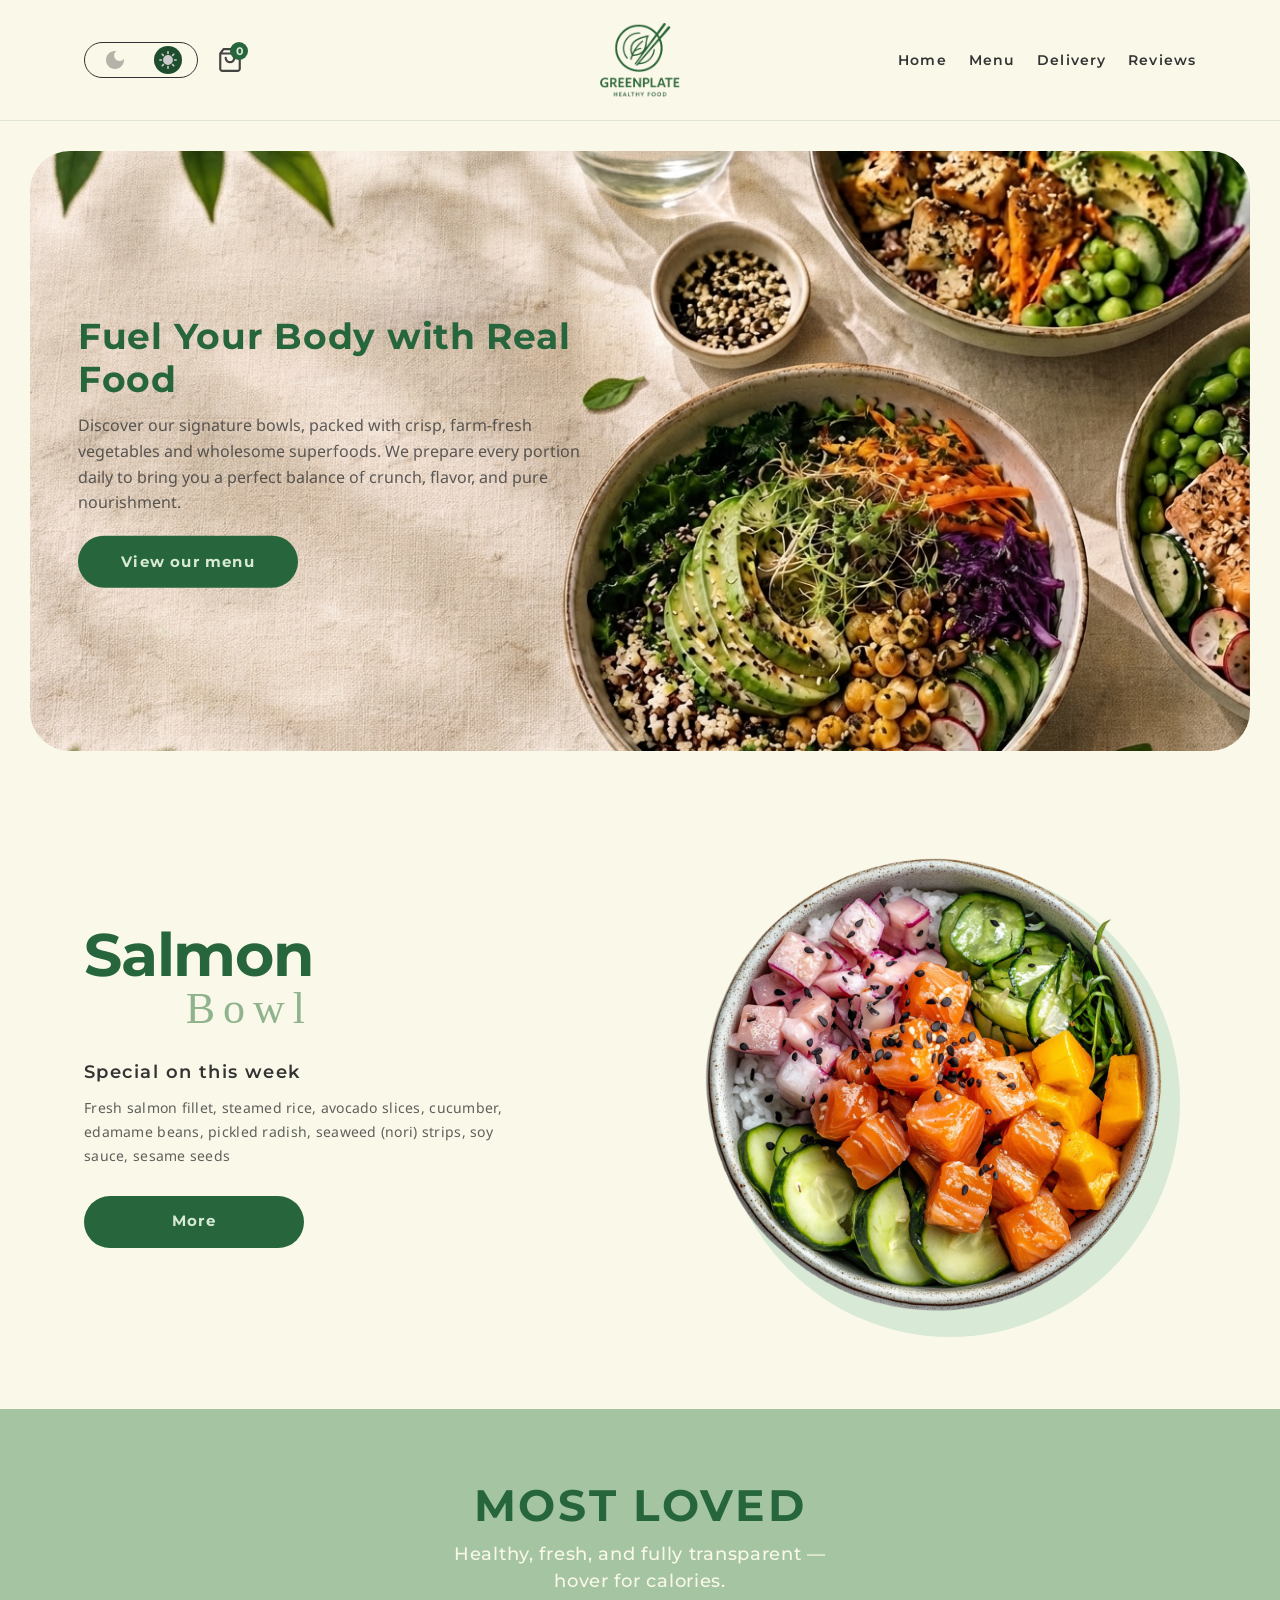
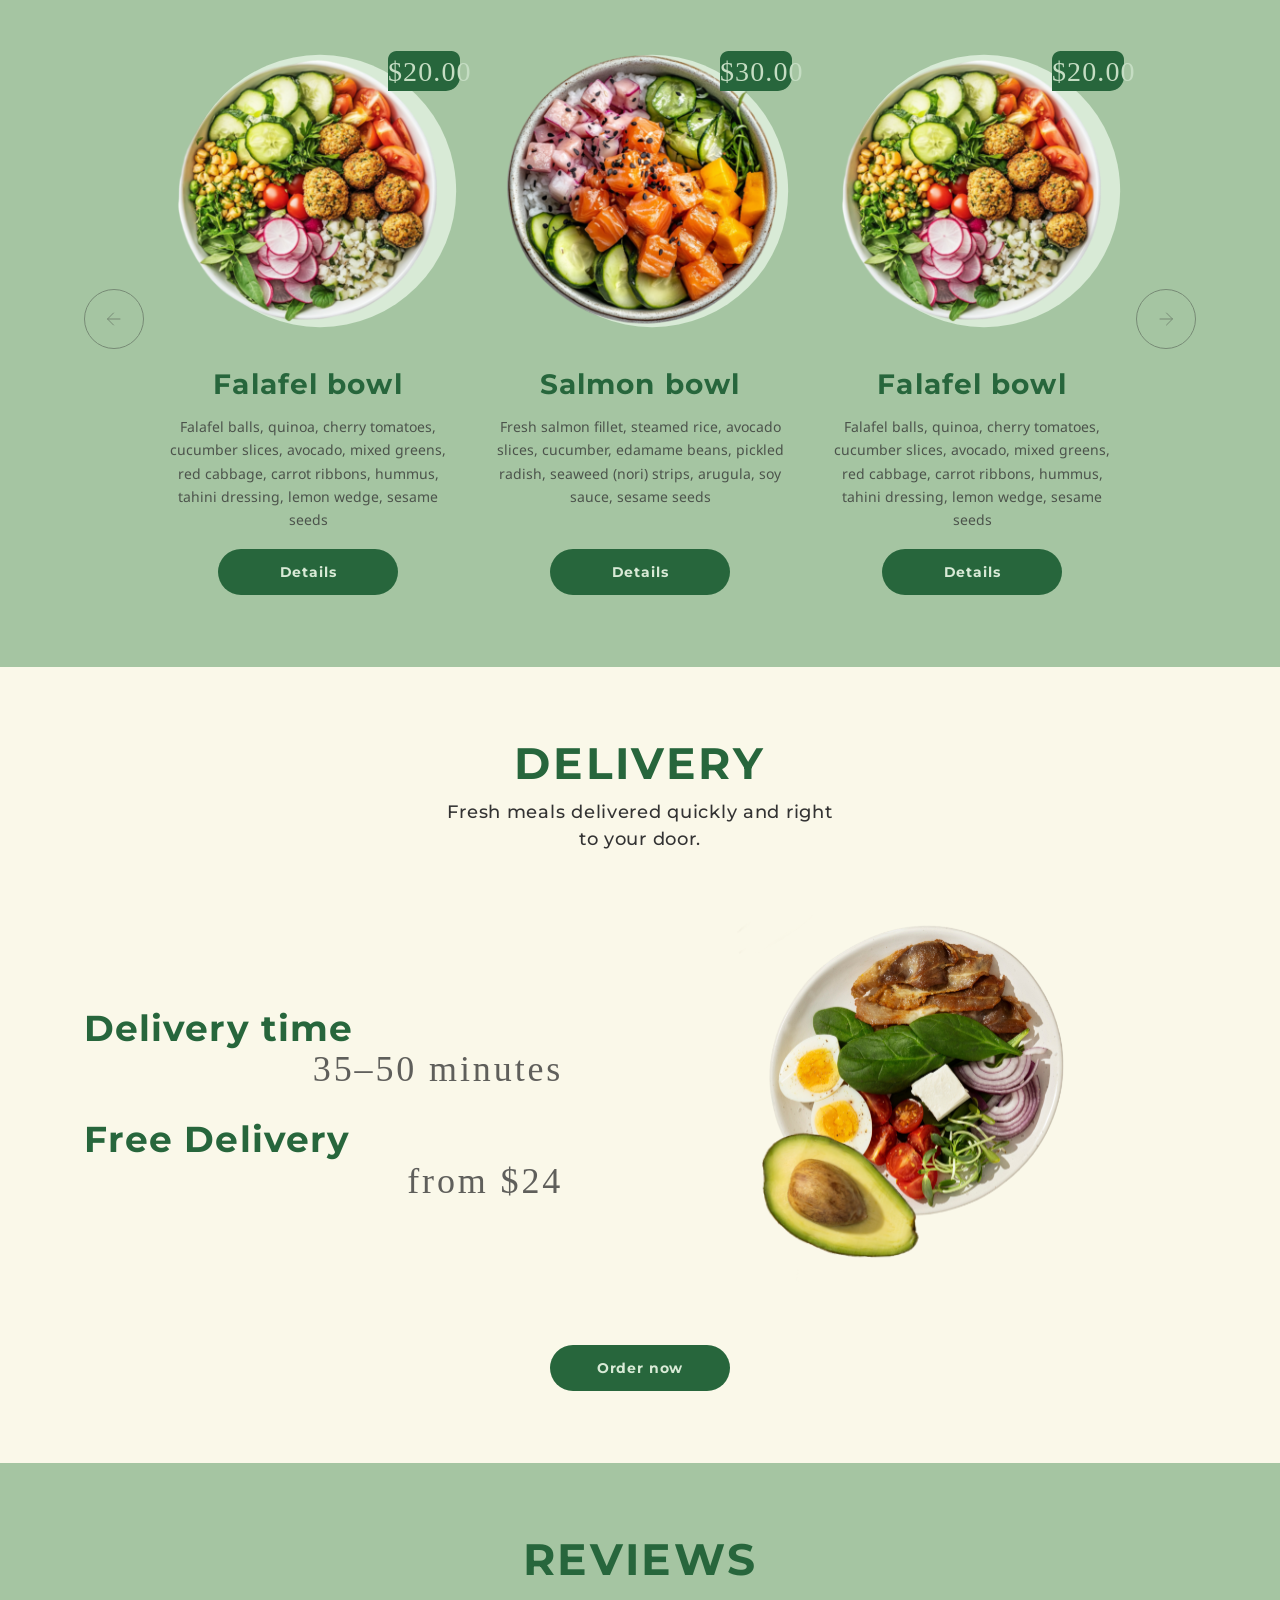
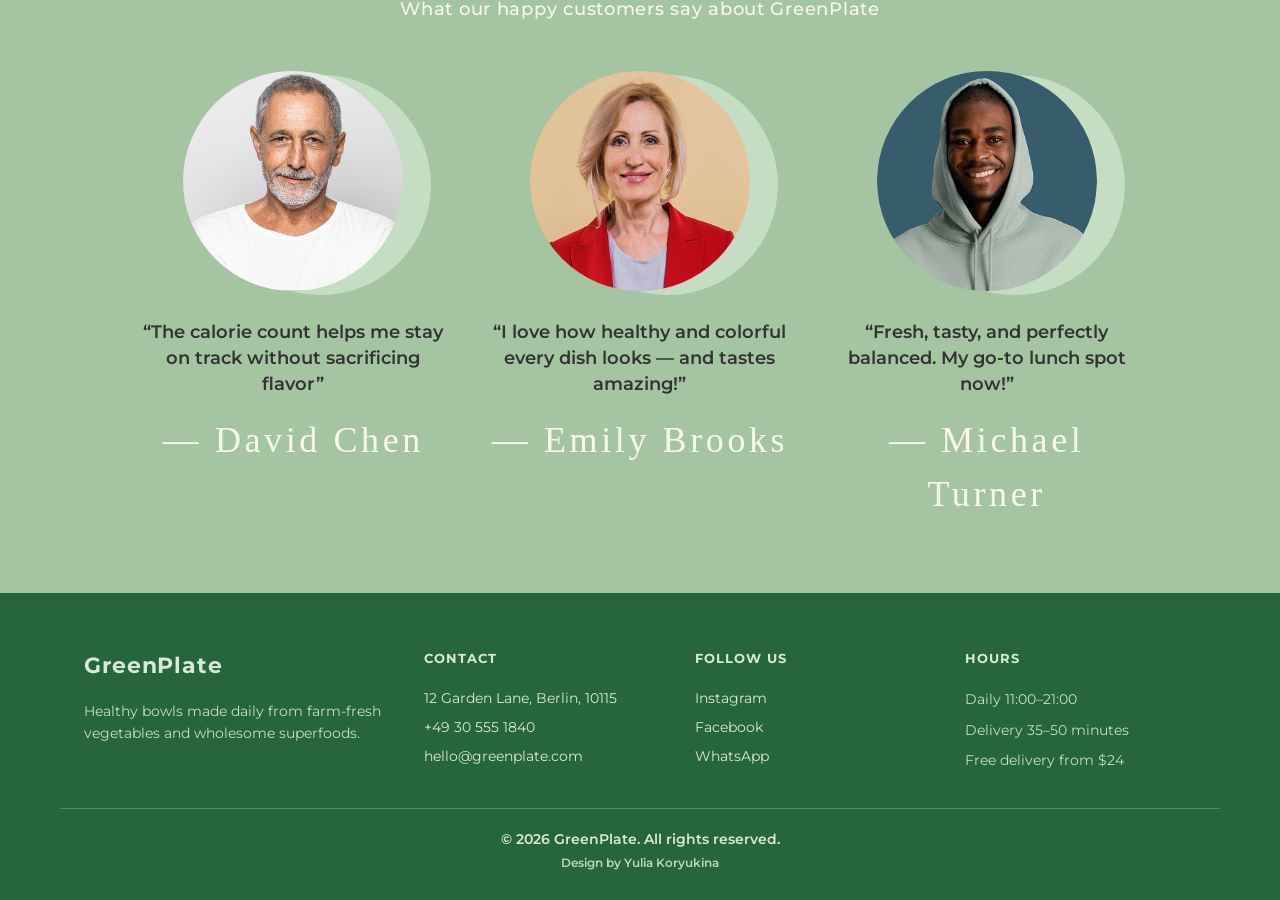
==== index.html @ 2fa05dab "fix: style button" ====
<!DOCTYPE html>
<html lang="en">

<head>
    <meta charset="UTF-8">
    <meta http-equiv="X-UA-Compatible" content="IE=edge">
    <meta name="viewport" content="width=device-width, initial-scale=1.0">
    <title>GreenPlate</title>
    <link rel="stylesheet" href="style.css">
    <link rel="preconnect" href="https://fonts.googleapis.com">
    <link rel="preconnect" href="https://fonts.gstatic.com" crossorigin>
    <link
        href="https://fonts.googleapis.com/css2?family=Just+Another+Hand&family=Montserrat:ital,wght@0,400;0,600;0,700;1,400&family=Noto+Sans:wght@400;600&display=swap"
        rel="stylesheet">
    <link rel="shortcut icon" href="img/favicon.ico" type="image/x-icon">
    <link rel="icon" href="img/favicon.ico" type="image/x-icon">
</head>

<body>
    <header>
        <div class="header_inner">
            <div class="left_header">
                <button class="sigin" type="button" aria-label="Toggle theme">
                    <span class="theme-moon">
                        <img src="img/Moon.svg" alt="" id="moon" class="theme-icon">
                    </span>
                    <span class="theme-sun">
                        <img src="img/Sun.svg" alt="" id="sun" class="theme-icon">
                    </span>
                </button>
                <div class="cart">
                    <button class="cart_button" type="button" aria-label="Shopping cart">
                        <img src="img/Shopping bag.svg" alt="" class="cart_icon">
                        <span class="cart_count">0</span>
                    </button>
                </div>
            </div>
            <div class="logo_center">
                <a href="index.html" aria-label="GreenPlate home">
                    <img class="logo" src="img/logo.svg" alt="GreenPlate">
                </a>
            </div>
            <nav class="navigation">
                <ul>
                    <li><a href="#home">Home</a></li>
                    <li><a href="Menu.html">Menu</a></li>
                    <li><a href="#delivery">Delivery</a></li>
                    <li><a href="#reviews">Reviews</a></li>
                </ul>
            </nav>
            <button class="burger" type="button" aria-label="Open menu">
                <span></span>
                <span></span>
                <span></span>
            </button>
        </div>
    </header>
    <section class="hero" id="home">
        <div class="hero-container">
            <img class="hero-img" src="img/hero-section.jpeg" alt="GreenPlate hero">
            <div class="hero-text">
                <span class="hero-first-text">Fuel Your Body with<br class="hero-br"> Real Food</span>
                <p class="hero-text-second">Discover our signature bowls, packed with crisp, farm-fresh vegetables and
                    wholesome superfoods. We prepare every portion daily to bring you a perfect balance of crunch,
                    flavor, and pure nourishment.</p>
                <a class="button_menu" href="Menu.html">View our menu</a>
            </div>
        </div>
    </section>
    <section class="first">
        <div class="container first_container">
            <div class="left_content">
                <div class="left_first">
                    <h1 class="new_food">Salmon</h1>
                    <p class="new_food1">Bowl</p>
                </div>
                <div class="left_down">
                    <h2 class="text_special">Special on this week</h2>
                    <p class="special_about">
                        Fresh salmon fillet, steamed rice, avocado slices, cucumber,
                        edamame beans, pickled radish, seaweed (nori) strips,
                        soy sauce, sesame seeds
                    </p>
                </div>
                <a class="button_menu" href="Menu.html">More</a>
            </div>
            <div class="right">
                <div class="special_pic">
                    <img class="Special_img" src="img/salmon.svg" alt="Salmon bowl">
                    <div class="calories-info">420 kcal</div>
                </div>
            </div>
        </div>
    </section>

    <section class="our_menu" id="menu">
        <div class="container">
            <h2 class="section_title">Most Loved</h2>
            <p class="section_subtitle light">Healthy, fresh, and fully transparent —<br>hover for calories.</p>
            <div class="pagination">
                <button class="pagination_btn pagination_prev" type="button" aria-label="Previous">
                    <img src="img/button-icon-dark.svg" alt="" class="pagination_icon pagination_icon--left">
                </button>
                <div class="menu">
                    <article class="menu_card">
                        <div class="menu_visual">
                            <img class="menu_pic" src="img/falavel.svg" alt="Falafel bowl">
                            <div class="price-tag">
                                <img src="img/price.svg" alt="" class="price-tag-bg">
                                <p class="price">$20.00</p>
                            </div>
                            <div class="calories-overlay">
                                <span class="calories-text">340 kcal</span>
                            </div>
                        </div>
                        <div class="menu_h1">
                            <h3 class="menu_text-h1">Falafel bowl</h3>
                            <p class="text_menu-p">
                                Falafel balls, quinoa, cherry tomatoes, cucumber slices, avocado, mixed greens, red
                                cabbage,
                                carrot ribbons, hummus, tahini dressing, lemon wedge, sesame seeds
                            </p>
                            <button class="menu_button" type="button">Details</button>
                        </div>
                    </article>
                    <article class="menu_card">
                        <div class="menu_visual">
                            <img class="menu_pic" src="img/salmon.svg" alt="Salmon bowl">
                            <div class="price-tag">
                                <img src="img/price.svg" alt="" class="price-tag-bg">
                                <p class="price">$30.00</p>
                            </div>
                            <div class="calories-overlay">
                                <span class="calories-text">420 kcal</span>
                            </div>
                        </div>
                        <div class="menu_h1">
                            <h3 class="menu_text-h1">Salmon bowl</h3>
                            <p class="text_menu-p">
                                Fresh salmon fillet, steamed rice, avocado slices, cucumber,
                                edamame beans, pickled radish, seaweed (nori) strips, arugula,
                                soy sauce, sesame seeds
                            </p>
                            <button class="menu_button" type="button">Details</button>
                        </div>
                    </article>
                    <article class="menu_card">
                        <div class="menu_visual">
                            <img class="menu_pic" src="img/falavel.svg" alt="Falafel bowl">
                            <div class="price-tag">
                                <img src="img/price.svg" alt="" class="price-tag-bg">
                                <p class="price">$20.00</p>
                            </div>
                            <div class="calories-overlay">
                                <span class="calories-text">340 kcal</span>
                            </div>
                        </div>
                        <div class="menu_h1">
                            <h3 class="menu_text-h1">Falafel bowl</h3>
                            <p class="text_menu-p">
                                Falafel balls, quinoa, cherry tomatoes, cucumber slices, avocado, mixed greens, red
                                cabbage,
                                carrot ribbons, hummus, tahini dressing, lemon wedge, sesame seeds
                            </p>
                            <button class="menu_button" type="button">Details</button>
                        </div>
                    </article>
                </div>
                <button class="pagination_btn pagination_next" type="button" aria-label="Next">
                    <img src="img/button-icon-dark.svg" alt="" class="pagination_icon">
                </button>
            </div>
        </div>
    </section>

    <section class="section_delivery" id="delivery">
        <div class="container">
            <h2 class="section_title">DELIVERY</h2>
            <p class="section_subtitle">Fresh meals delivered quickly and right<br>to your door.</p>
            <div class="flex_delivery">
                <div class="text_about-delivery">
                    <p class="delivery_time">Delivery time</p>
                    <p class="answer_delivery">35–50 minutes</p>
                    <p class="delivery_time">Free Delivery</p>
                    <p class="answer_delivery">from $24</p>
                </div>
                <div class="plate_delivery">
                    <img class="plate" src="img/food_delivery-finish.svg" alt="GreenPlate delivery meal">
                </div>
            </div>
            <div class="button_delivery">
                <button class="delivery_btn" type="button">Order now</button>
            </div>
        </div>
    </section>

    <section class="review" id="reviews">
        <div class="container">
            <h2 class="section_title">REVIEWS</h2>
            <p class="section_subtitle light">What our happy customers say about GreenPlate</p>
            <div class="reviews_container">
                <article class="review_card">
                    <div class="review_image-wrapper">
                        <img src="img/man.jpg" alt="David Chen" class="review_image">
                    </div>
                    <blockquote class="review_quote">
                        “The calorie count helps me stay on track without sacrificing flavor”
                    </blockquote>
                    <p class="review_author">— David Chen</p>
                </article>
                <article class="review_card">
                    <div class="review_image-wrapper">
                        <img src="img/women.png" alt="Emily Brooks" class="review_image">
                    </div>
                    <blockquote class="review_quote">
                        “I love how healthy and colorful every dish looks — and tastes amazing!”
                    </blockquote>
                    <p class="review_author">— Emily Brooks</p>
                </article>
                <article class="review_card">
                    <div class="review_image-wrapper">
                        <img src="img/young-man.png" alt="Michael Turner" class="review_image">
                    </div>
                    <blockquote class="review_quote">
                        “Fresh, tasty, and perfectly balanced. My go-to lunch spot now!”
                    </blockquote>
                    <p class="review_author">— Michael Turner</p>
                </article>
            </div>
        </div>
    </section>

    <footer class="footer">
        <div class="container footer_inner">
            <div class="footer_col">
                <a class="footer_brand" href="index.html">GreenPlate</a>
                <p class="footer_about">Healthy bowls made daily from farm-fresh vegetables and wholesome superfoods.
                </p>
            </div>
            <div class="footer_col">
                <h3 class="footer_heading">Contact</h3>
                <a class="footer_link"
                    href="https://www.google.com/maps/search/?api=1&query=12+Garden+Lane+Berlin+10115" target="_blank"
                    rel="noopener noreferrer">12 Garden Lane, Berlin, 10115</a>
                <a class="footer_link" href="tel:+49305551840">+49 30 555 1840</a>
                <a class="footer_link" href="mailto:hello@greenplate.com">hello@greenplate.com</a>
            </div>
            <div class="footer_col">
                <h3 class="footer_heading">Follow us</h3>
                <a class="footer_link" href="https://www.instagram.com/" target="_blank">Instagram</a>
                <a class="footer_link" href="https://www.facebook.com/" target="_blank">Facebook</a>
                <a class="footer_link" href="https://wa.me/49305551840" target="_blank">WhatsApp</a>
            </div>
            <div class="footer_col">
                <h3 class="footer_heading">Hours</h3>
                <p class="footer_text">Daily 11:00–21:00</p>
                <p class="footer_text">Delivery 35–50 minutes</p>
                <p class="footer_text">Free delivery from $24</p>
            </div>
        </div>
        <div class="container footer_bottom">
            <p class="footer_copyright">© 2026 GreenPlate. All rights reserved.</p>
            <p class="footer_design">Design by Yulia Koryukina</p>
        </div>
    </footer>
</body>
<script src="index.js">

</script>

</html>
---- style.css ----
:root {
  --cream: #faf8e9;
  --green: #27663c;
  --green-hover: #1e4e2e;
  --green-soft: #a5c5a2;
  --mint: #d8ead6;
  --mint-text: #c5ddc3;
  --ink: #333333;
  --ink-soft: rgba(51, 51, 51, 0.78);

  --font-sans: "Montserrat", sans-serif;
  --font-body: "Noto Sans", sans-serif;
  --font-script: "Just Another Hand", cursive;

  --text-xs: 0.75rem;
  --text-sm: 0.875rem;
  --text-base: 1rem;
  --text-md: 1.125rem;
  --text-lg: 1.375rem;
  --text-xl: clamp(1.5rem, 2.4vw, 1.75rem);
  --text-2xl: clamp(1.75rem, 3vw, 2.25rem);
  --text-hero: clamp(2.5rem, 6vw, 3.75rem);
  --text-section: clamp(2rem, 4.5vw, 2.75rem);
  --text-script: clamp(1.75rem, 3vw, 2.25rem);

  --container: 1160px;
  --space: 1.5rem;
  --radius: 30px;
}

*,
*::before,
*::after {
  margin: 0;
  padding: 0;
  box-sizing: border-box;
}

html {
  scroll-behavior: smooth;
  scroll-padding-top: 120px;
}

body {
  background-color: var(--cream);
  color: var(--ink);
  font-family: var(--font-sans);
  font-size: var(--text-base);
  line-height: 1.5;
  overflow-x: hidden;
}

body.dark {
  --cream: #1c1c1c;
  --green: #3d583b;
  --green-hover: #5a7d56;
  --green-soft: #243328;
  --mint: #d8ead6;
  --mint-text: #c5ddc3;
  --ink: #faf8e9;
  --ink-soft: rgba(250, 248, 233, 0.78);
}

body.dark .section_title,
body.dark .menu_text-h1,
body.dark .new_food,
body.dark .delivery_time {
  color: var(--mint-text);
}

body.dark .section_subtitle.light,
body.dark .review_author {
  color: var(--ink);
}

body.dark .sigin {
  border-color: #faf8e9;
}

body.dark .theme-icon {
  filter: invert(1);
}

body.dark .cart_icon,
body.dark .pagination_icon {
  filter: invert(1);
}

.theme-sun {
  background-color: #1e4e2e;
}

.theme-sun .theme-icon {
  filter: invert(1);
}

#moon {
  opacity: 0.35;
}

body.dark .theme-moon {
  background-color: #1e4e2e;
}

body.dark .theme-sun {
  background-color: transparent;
}

body.dark #moon {
  opacity: 1;
}

body.dark #sun {
  opacity: 0.35;
}

img {
  max-width: 100%;
  display: block;
}

button,
a {
  font-family: inherit;
}

.container {
  width: min(100%, var(--container));
  margin-inline: auto;
  padding-inline: var(--space);
}

/* Header */

header {
  position: sticky;
  top: 0;
  z-index: 50;
  background: var(--cream);
  border-bottom: 1px solid rgba(39, 102, 60, 0.12);
}

.header_inner {
  width: min(100%, var(--container));
  margin-inline: auto;
  padding: 14px var(--space);
  display: grid;
  grid-template-columns: 1fr auto 1fr;
  align-items: center;
  gap: 16px;
}

.left_header {
  display: flex;
  align-items: center;
  gap: 12px;
  justify-self: start;
}

.logo_center {
  justify-self: center;
}

.logo_center a {
  display: block;
  text-decoration: none;
}

.logo {
  height: 92px;
  width: auto;
}

.navigation {
  justify-self: end;
}

.burger {
  display: none;
  width: 40px;
  height: 40px;
  padding: 9px 7px;
  border: none;
  background: none;
  cursor: default;
  flex-direction: column;
  justify-content: space-between;
  justify-self: end;
}

.burger span {
  display: block;
  height: 2px;
  width: 100%;
  background: var(--ink);
  border-radius: 2px;
}

.navigation ul {
  display: flex;
  list-style: none;
  gap: 22px;
}

.navigation a {
  text-decoration: none;
  color: var(--ink);
  letter-spacing: 0.08em;
  font-size: 0.875rem;
  font-weight: 600;
  transition: color 0.2s ease;
}

.navigation a:hover,
.navigation a:focus-visible {
  color: var(--green);
}

.sigin {
  background: none;
  color: #333333;
  width: 114px;
  height: 39px;
  display: inline-flex;
  align-items: center;
  justify-content: center;
  gap: 25px;
  min-width: 0;
  height: 36px;
  padding: 0 12px;
  border: 1px solid #333333;
  border-radius: var(--radius);
  cursor: pointer;
}

.theme-moon,
.theme-sun {
  display: grid;
  place-items: center;
  width: 28px;
  height: 28px;
  border-radius: 50%;
}

.theme-icon {
  width: 18px;
  height: 18px;
  display: block;
}

.cart_button {
  background: none;
  border: none;
  cursor: pointer;
  position: relative;
  display: grid;
  place-items: center;
  width: 40px;
  height: 40px;
}

.cart_icon {
  width: 26px;
  height: 26px;
}

.cart_count {
  position: absolute;
  top: 2px;
  right: 2px;
  background: var(--green);
  color: var(--mint);
  font-size: 0.6875rem;
  font-weight: 700;
  min-width: 18px;
  height: 18px;
  padding: 0 4px;
  border-radius: 50%;
  display: grid;
  place-items: center;
  line-height: 1;
}

/* Hero */
.hero {
  width: 100%;
  position: relative;
  z-index: 1;
}

.hero-container {
  position: relative;
  width: 100%;
  height: 660px;
  margin: 0 auto;
  padding: 30px;
  overflow: hidden;
}

.hero-img {
  display: block;
  width: 100%;
  height: 100%;
  object-fit: cover;
  object-position: left 20%;
  border-radius: 40px;
}

.hero-text {
  position: absolute;
  top: 50%;
  left: 78px;
  transform: translateY(-50%);
  z-index: 2;
  display: flex;
  flex-direction: column;
  gap: 12px;
  max-width: min(520px, calc(100% - 120px));
}

.hero-first-text {
  font-family: var(--font-sans);
  font-size: clamp(1.5rem, 3vw, 2.25rem);
  font-weight: 700;
  color: var(--green);
  line-height: 1.2;
  letter-spacing: 0.02em;
}

.hero-text-second {
  font-family: var(--font-body);
  font-size: clamp(0.875rem, 1.4vw, 1rem);
  font-weight: 400;
  color: rgba(51, 51, 51, 0.78);
  line-height: 1.6;
}

.hero-text .button_menu {
  align-self: flex-start;
  margin-top: 8px;
}

.hero-br {
  display: none;
}

.first {
  position: relative;
  z-index: 0;
  padding: 56px 0 72px;
}

.first_container {
  display: grid;
  grid-template-columns: minmax(0, 1fr) minmax(0, 1fr);
  align-items: center;
  gap: 48px;
}

.left_content {
  display: flex;
  flex-direction: column;
  align-items: flex-start;
  max-width: 480px;
}

.left_first {
  width: max-content;
}

.new_food {
  font-size: var(--text-hero);
  font-weight: 700;
  color: var(--green);
  line-height: 0.95;
  letter-spacing: -0.02em;
}

.new_food1 {
  font-family: var(--font-script);
  font-size: clamp(2rem, 4vw, 2.75rem);
  font-weight: 400;
  color: #8fb38c;
  letter-spacing: 0.18em;
  text-align: right;
  line-height: 1;
  margin-top: 4px;
}

.left_down {
  display: flex;
  flex-direction: column;
  align-items: flex-start;
  margin-top: 28px;
}

.text_special {
  font-size: var(--text-md);
  font-weight: 600;
  color: var(--ink);
  letter-spacing: 0.08em;
}

.special_about {
  font-family: var(--font-body);
  font-size: var(--text-sm);
  font-weight: 400;
  color: var(--ink-soft);
  letter-spacing: 0.02em;
  line-height: 1.7;
  margin-top: 10px;
  max-width: 420px;
}

.button_menu {
  display: inline-flex;
  align-items: center;
  justify-content: center;
  margin-top: 28px;
  background-color: var(--green);
  color: var(--mint);
  text-decoration: none;
  font-weight: 700;
  font-size: 0.9375rem;
  letter-spacing: 0.08em;
  min-width: 220px;
  height: 52px;
  padding: 0 28px;
  border-radius: var(--radius);
  transition: background-color 0.2s ease, transform 0.2s ease;
}

.button_menu:hover,
.button_menu:focus-visible {
  background-color: var(--green-hover);
}

.right {
  display: flex;
  justify-content: center;
  align-items: center;
}

.special_pic {
  position: relative;
  isolation: isolate;
  width: min(100%, 500px);
  cursor: pointer;
}

.Special_img {
  width: 100%;
  aspect-ratio: 1;
  border-radius: 50%;
  position: relative;
  z-index: 2;
  object-fit: cover;
  transition: filter 0.3s ease;
}

.special_pic::before {
  content: "";
  position: absolute;
  inset: 6% 0 0 8%;
  background: var(--mint);
  border-radius: 50%;
  z-index: 1;
}

.special_pic:hover .Special_img {
  filter: brightness(0.9) contrast(1.08);
}

.calories-info,
.calories-text {
  background: rgba(39, 102, 60, 0.95);
  color: var(--mint-text);
  padding: 10px 18px;
  border-radius: 24px;
  font-size: 0.9375rem;
  font-weight: 700;
  opacity: 0;
  transition: opacity 0.3s ease;
  pointer-events: none;
  white-space: nowrap;
}

.calories-info {
  position: absolute;
  top: 50%;
  left: 50%;
  transform: translate(-50%, -50%);
  z-index: 3;
}

.special_pic:hover .calories-info {
  opacity: 1;
}

/* Shared section titles */

.section_title {
  font-size: var(--text-section);
  font-weight: 700;
  color: var(--green);
  text-align: center;
  letter-spacing: 0.06em;
  line-height: 1.1;
  text-transform: uppercase;
}

.section_subtitle {
  text-align: center;
  font-size: var(--text-md);
  font-weight: 500;
  letter-spacing: 0.04em;
  color: var(--ink);
  margin: 12px auto 48px;
  max-width: 520px;
  line-height: 1.5;
}

.section_subtitle.light {
  color: var(--cream);
}

/* Menu */

.our_menu {
  background-color: var(--green-soft);
  padding: 72px 0;
}

.menu_cats {
  display: flex;
  justify-content: center;
  flex-wrap: wrap;
  gap: 12px;
  margin-bottom: 36px;
}

.menu_cat {
  min-width: 120px;
  height: 42px;
  padding: 0 20px;
  border: none;
  border-radius: var(--radius);
  background: var(--mint);
  color: var(--green);
  font-weight: 700;
  font-size: 0.875rem;
  letter-spacing: 0.06em;
  cursor: default;
}

.menu_cat.is-active {
  background: var(--green);
  color: var(--mint);
}

.pagination {
  display: flex;
  align-items: center;
  gap: 16px;
}

.pagination .menu {
  flex: 1;
  min-width: 0;
}

.pagination_btn {
  flex-shrink: 0;
  width: 60px;
  height: 60px;
  padding: 0;
  border: none;
  background: none;
  cursor: pointer;
  opacity: 0.4;
  transition: opacity 0.2s ease;
}

.pagination_btn:hover,
.pagination_btn:focus-visible {
  opacity: 1;
}

.pagination_icon {
  display: block;
  width: 60px;
  height: 60px;
}

.pagination_icon--left {
  transform: rotate(180deg);
}

.pagination--menu {
  justify-content: center;
  margin-top: 36px;
}

.menu {
  display: grid;
  grid-template-columns: repeat(3, minmax(0, 1fr));
  gap: 36px;
  justify-items: center;
}

.menu_card {
  width: 100%;
  max-width: 320px;
  height: 100%;
  display: flex;
  flex-direction: column;
  align-items: center;
}

.menu_visual {
  position: relative;
  width: 100%;
  max-width: 300px;
}

.menu_visual::before {
  content: "";
  position: absolute;
  inset: 0;
  background: var(--mint);
  border-radius: 50%;
  transform: translate(12px, 0) scale(0.92);
  z-index: 1;
}

.menu_pic {
  width: 100%;
  aspect-ratio: 1;
  border-radius: 50%;
  position: relative;
  z-index: 2;
  object-fit: cover;
  cursor: pointer;
  transition: filter 0.3s ease;
}

.menu_card:hover .menu_pic {
  filter: brightness(0.9) contrast(1.08);
}

.price-tag {
  position: absolute;
  top: 8px;
  right: -4px;
  z-index: 4;
}

.price-tag-bg {
  width: 72px;
  height: auto;
}

.price {
  position: absolute;
  inset: 0;
  display: grid;
  place-items: center;
  color: var(--mint-text);
  font-family: var(--font-script);
  font-size: 1.75rem;
  letter-spacing: 0.04em;
  z-index: 5;
}

.menu_h1 {
  margin-top: 24px;
  text-align: center;
  width: 100%;
  flex: 1;
  display: flex;
  flex-direction: column;
  align-items: center;
}

.menu_text-h1 {
  font-weight: 700;
  letter-spacing: 0.04em;
  font-size: var(--text-xl);
  color: var(--green);
  margin-bottom: 10px;
}

.text_menu-p {
  color: var(--ink-soft);
  font-family: var(--font-body);
  font-size: var(--text-sm);
  font-weight: 400;
  line-height: 1.65;
  margin-bottom: 18px;
}

.menu_button,
.delivery_btn {
  background-color: var(--green);
  min-width: 180px;
  height: 46px;
  padding: 0 24px;
  border: none;
  border-radius: var(--radius);
  color: var(--mint);
  font-weight: 700;
  font-size: 0.875rem;
  letter-spacing: 0.06em;
  cursor: pointer;
  transition: background-color 0.2s ease;
}

.menu_button {
  margin-top: auto;
}

.menu_button:hover,
.menu_button:focus-visible,
.delivery_btn:hover,
.delivery_btn:focus-visible {
  background-color: var(--green-hover);
}

.calories-overlay {
  position: absolute;
  top: 50%;
  left: 50%;
  transform: translate(-50%, -50%);
  pointer-events: none;
  z-index: 3;
}

.menu_card:hover .calories-text {
  opacity: 1;
}

/* Delivery */

.section_delivery {
  background-color: var(--cream);
  padding: 72px 0;
}

.flex_delivery {
  display: grid;
  grid-template-columns: minmax(0, 1fr) minmax(0, 1.2fr);
  align-items: center;
  gap: 40px;
  max-width: var(--container);
  margin: 0 auto;
}

.text_about-delivery {
  display: flex;
  flex-direction: column;
  align-items: flex-start;
}

.delivery_time {
  font-weight: 700;
  font-size: var(--text-2xl);
  letter-spacing: 0.03em;
  color: var(--green);
  line-height: 1.15;
}

.answer_delivery {
  font-family: var(--font-script);
  font-size: var(--text-script);
  color: var(--ink-soft);
  letter-spacing: 0.08em;
  align-self: flex-end;
  margin: 2px 8px 32px 0;
  line-height: 1;
}

.answer_delivery:last-child {
  margin-bottom: 0;
}

.plate_delivery {
  display: flex;
  justify-content: center;
  width: min(100%, 500px);
  margin-inline: auto;
}

.plate {
  width: 100%;
  height: auto;
}

.button_delivery {
  text-align: center;
  margin-top: 40px;
}

/* Reviews */

.review {
  background-color: var(--green-soft);
  padding: 72px 0;
}

.reviews_container {
  display: grid;
  grid-template-columns: repeat(3, minmax(0, 1fr));
  gap: 40px;
  max-width: 1000px;
  margin: 0 auto;
}

.review_card {
  display: flex;
  flex-direction: column;
  align-items: center;
  text-align: center;
}

.review_image-wrapper {
  width: min(72%, 220px);
  aspect-ratio: 1;
  border-radius: 50%;
  overflow: hidden;
  margin: 0 auto 28px;
  filter: drop-shadow(28px 4px 0 #c5ddc3);
}

.review_image {
  width: 100%;
  height: 100%;
  object-fit: cover;
}

.review_quote {
  font-size: var(--text-md);
  font-weight: 600;
  line-height: 1.45;
  color: var(--ink);
  margin-bottom: 16px;
}

.review_author {
  font-family: var(--font-script);
  color: var(--cream);
  font-size: var(--text-script);
  letter-spacing: 0.1em;
}

/* Footer */

.footer {
  background-color: var(--green);
  color: var(--mint);
  padding: 56px var(--space) 28px;
}

.footer_inner {
  display: grid;
  grid-template-columns: 1.3fr 1fr 1fr 1fr;
  gap: 32px 40px;
  text-align: left;
  padding-bottom: 36px;
  border-bottom: 1px solid rgba(216, 234, 214, 0.25);
}

.footer_brand {
  font-size: var(--text-lg);
  font-weight: 700;
  letter-spacing: 0.04em;
  margin-bottom: 10px;
  color: var(--mint);
  text-decoration: none;
}

.footer_about,
.footer_text {
  font-size: var(--text-sm);
  line-height: 1.6;
  color: var(--mint);
  opacity: 0.9;
}

.footer_heading {
  font-size: 0.8125rem;
  font-weight: 700;
  letter-spacing: 0.08em;
  text-transform: uppercase;
  margin-bottom: 12px;
}

.footer_col {
  display: flex;
  flex-direction: column;
  align-items: flex-start;
  gap: 8px;
}

.footer_link {
  color: var(--mint);
  text-decoration: none;
  font-size: var(--text-sm);
  line-height: 1.5;
  transition: opacity 0.2s ease;
}

.footer_link:hover,
.footer_link:focus-visible {
  opacity: 0.75;
  text-decoration: underline;
}

.footer_bottom {
  padding-top: 20px;
  text-align: center;
}

.footer_copyright,
.footer_design {
  color: var(--mint);
  font-weight: 600;
}

.footer_copyright {
  font-size: var(--text-sm);
  margin-bottom: 4px;
}

.footer_design {
  font-size: var(--text-xs);
  opacity: 0.85;
}

/* Responsive */

@media (max-width: 800px) {
  .menu,
  .reviews_container {
    grid-template-columns: 1fr;
  }

  .reviews_container {
    max-width: 360px;
  }

  .footer_inner {
    grid-template-columns: 1fr 1fr;
  }
}

@media (max-width: 900px) {
  .header_inner {
    grid-template-columns: 1fr auto 1fr;
    grid-template-areas:
      "actions logo extra"
      "nav nav nav";
    gap: 10px 12px;
    padding: 10px var(--space) 12px;
  }

  .left_header {
    grid-area: actions;
    justify-self: start;
  }

  .logo_center {
    grid-area: logo;
  }

  .navigation {
    grid-area: nav;
    justify-self: center;
  }

  .navigation ul {
    gap: 18px;
    flex-wrap: wrap;
    justify-content: center;
  }

  .first {
    padding: 36px 0 56px;
  }

  .pagination {
    flex-wrap: wrap;
    justify-content: space-between;
  }

  .pagination--menu {
    justify-content: center;
  }

  .pagination .menu {
    flex: 1 1 100%;
    order: -1;
  }

  .pagination_btn,
  .pagination_icon {
    width: 48px;
    height: 48px;
  }

  .hero-container {
    height: 440px;
    padding: 20px;
  }

  .hero-img {
    border-radius: 24px;
  }

  .hero-text {
    left: 40px;
    max-width: min(420px, calc(100% - 72px));
  }

  .hero-br {
    display: block;
  }

  .hero-text-second {
    display: none;
  }

  .first_container,
  .flex_delivery {
    grid-template-columns: 1fr;
    gap: 32px;
    text-align: center;
    justify-items: center;
  }

  .left_content,
  .text_about-delivery,
  .left_down {
    align-items: center;
    text-align: center;
    max-width: 520px;
    margin-inline: auto;
    width: 100%;
  }

  .special_about {
    text-align: center;
    margin-inline: auto;
    max-width: 440px;
  }

  .left_first {
    margin-inline: auto;
  }

  .new_food1 {
    text-align: right;
  }

  .answer_delivery {
    align-self: center;
  }

  .special_pic {
    width: min(100%, 380px);
    margin-inline: auto;
  }

  .plate_delivery {
    width: min(100%, 380px);
  }
}

@media (max-width: 768px) {
  .header_inner {
    display: flex;
    align-items: center;
    justify-content: space-between;
    padding: 10px var(--space);
  }

  .navigation {
    display: none;
  }

  .burger {
    display: flex;
  }
}

@media (max-width: 640px) {
  :root {
    --space: 1.125rem;
  }

  .logo {
    height: 58px;
  }

  .sigin {
    height: 34px;
    padding: 0 10px;
  }

  .navigation a {
    font-size: 0.8125rem;
  }

  .our_menu,
  .section_delivery,
  .review {
    padding: 52px 0;
  }

  .section_subtitle {
    margin-bottom: 32px;
    font-size: var(--text-base);
  }

  .menu,
  .reviews_container {
    grid-template-columns: 1fr;
  }

  .review_card:last-child {
    max-width: none;
  }

  .menu_card {
    max-width: 300px;
  }

  .footer_inner {
    grid-template-columns: 1fr;
    gap: 28px;
  }

  .review_image-wrapper {
    width: 180px;
    filter: drop-shadow(18px 3px 0 #c5ddc3);
  }

  .button_menu {
    min-width: 200px;
    height: 48px;
    width: 100%;
    max-width: 260px;
  }

  .plate_delivery {
    display: none;
  }
}
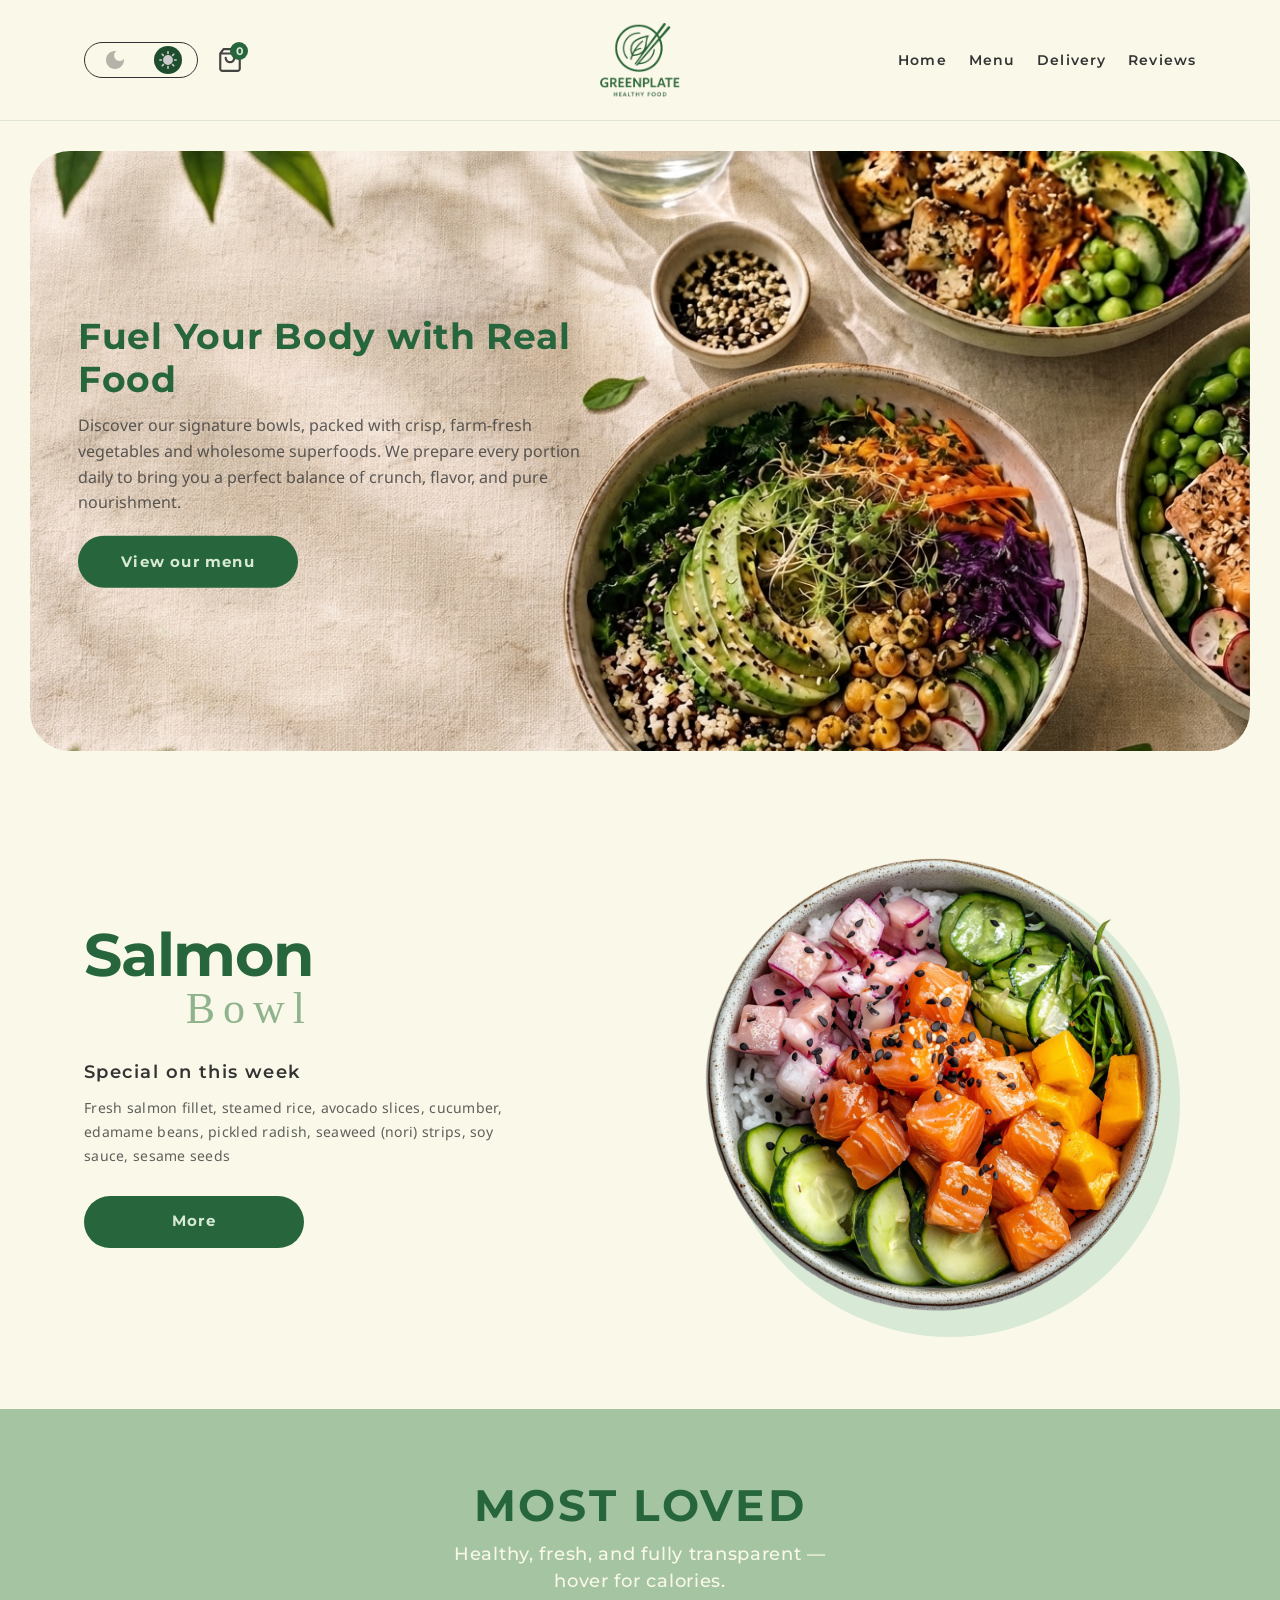
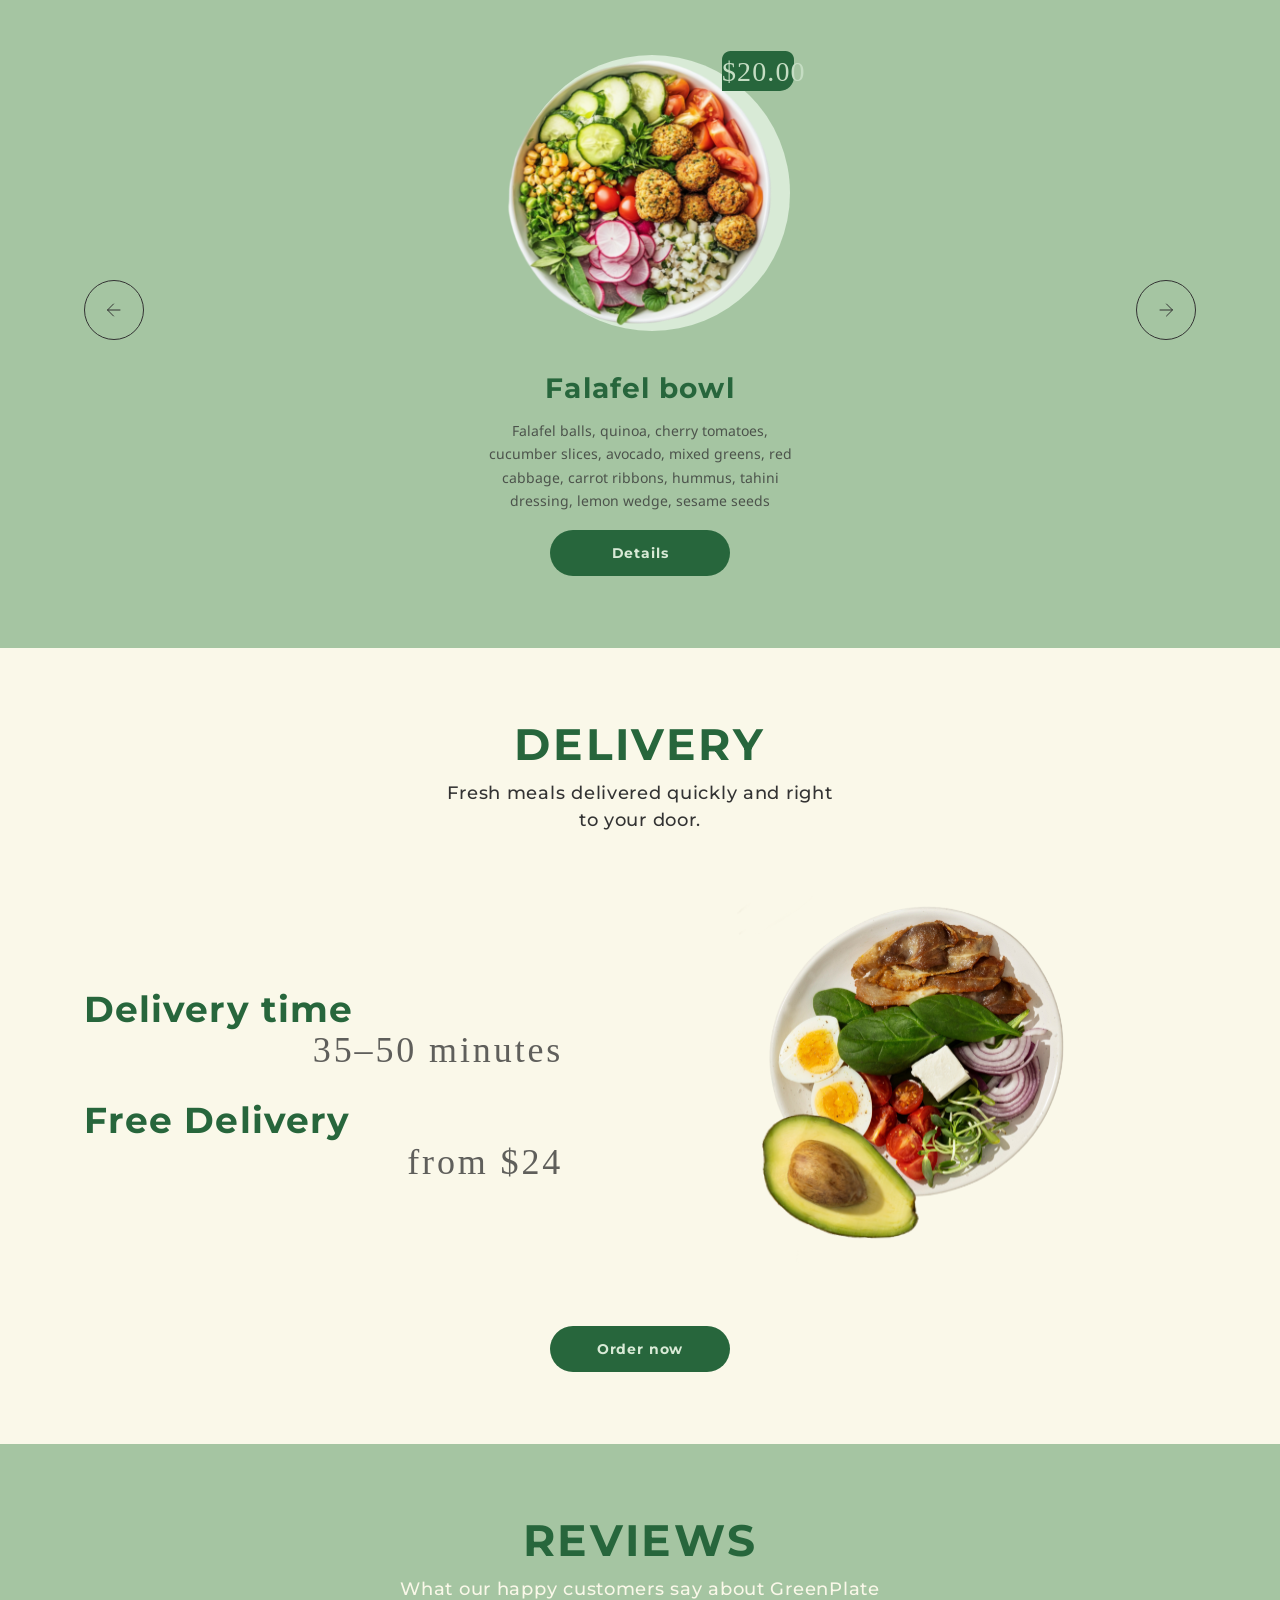
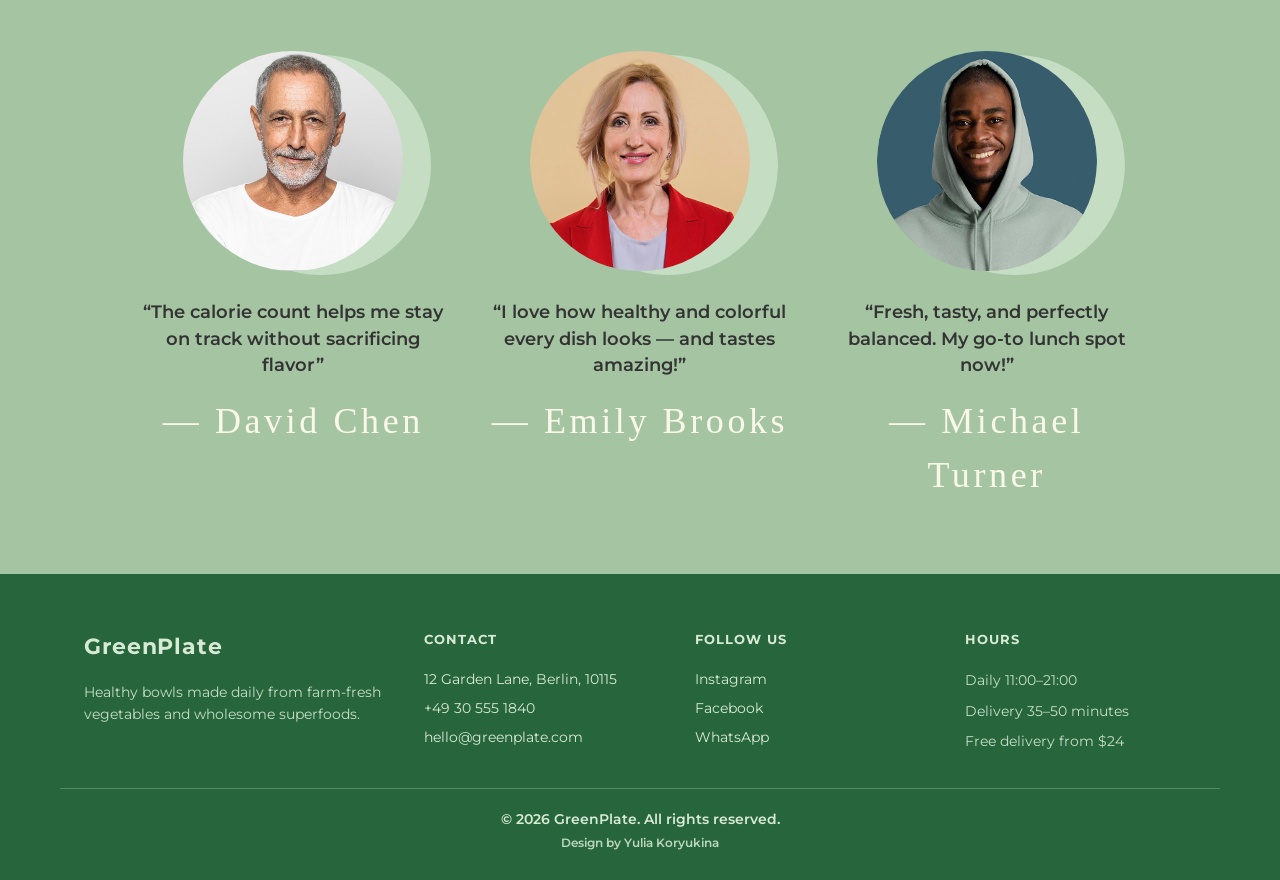
==== commit 5d08df26: "feat: slider" ====
--- a/index.html
+++ b/index.html
@@ -30,7 +30,7 @@
                 </button>
                 <div class="cart">
                     <button class="cart_button" type="button" aria-label="Shopping cart">
-                        <img src="img/Shopping bag.svg" alt="" class="cart_icon">
+                        <img src="img/Shopping%20bag.svg" alt="" class="cart_icon">
                         <span class="cart_count">0</span>
                     </button>
                 </div>
@@ -40,7 +40,7 @@
                     <img class="logo" src="img/logo.svg" alt="GreenPlate">
                 </a>
             </div>
-            <nav class="navigation">
+            <nav class="navigation" id="site-nav">
                 <ul>
                     <li><a href="#home">Home</a></li>
                     <li><a href="Menu.html">Menu</a></li>
@@ -48,18 +48,19 @@
                     <li><a href="#reviews">Reviews</a></li>
                 </ul>
             </nav>
-            <button class="burger" type="button" aria-label="Open menu">
+            <button class="burger" type="button" aria-label="Open menu" aria-expanded="false" aria-controls="site-nav">
                 <span></span>
                 <span></span>
                 <span></span>
             </button>
         </div>
     </header>
+    <main>
     <section class="hero" id="home">
         <div class="hero-container">
             <img class="hero-img" src="img/hero-section.jpeg" alt="GreenPlate hero">
             <div class="hero-text">
-                <span class="hero-first-text">Fuel Your Body with<br class="hero-br"> Real Food</span>
+                <h1 class="hero-first-text">Fuel Your Body with<br class="hero-br"> Real Food</h1>
                 <p class="hero-text-second">Discover our signature bowls, packed with crisp, farm-fresh vegetables and
                     wholesome superfoods. We prepare every portion daily to bring you a perfect balance of crunch,
                     flavor, and pure nourishment.</p>
@@ -71,7 +72,7 @@
         <div class="container first_container">
             <div class="left_content">
                 <div class="left_first">
-                    <h1 class="new_food">Salmon</h1>
+                    <h2 class="new_food">Salmon</h2>
                     <p class="new_food1">Bowl</p>
                 </div>
                 <div class="left_down">
@@ -102,6 +103,7 @@
                     <img src="img/button-icon-dark.svg" alt="" class="pagination_icon pagination_icon--left">
                 </button>
                 <div class="menu">
+                    <div class="menu_track">
                     <article class="menu_card">
                         <div class="menu_visual">
                             <img class="menu_pic" src="img/falavel.svg" alt="Falafel bowl">
@@ -114,7 +116,7 @@
                             </div>
                         </div>
                         <div class="menu_h1">
-                            <h3 class="menu_text-h1">Falafel bowl</h3>
+                            <h2 class="menu_text-h1">Falafel bowl</h2>
                             <p class="text_menu-p">
                                 Falafel balls, quinoa, cherry tomatoes, cucumber slices, avocado, mixed greens, red
                                 cabbage,
@@ -135,7 +137,7 @@
                             </div>
                         </div>
                         <div class="menu_h1">
-                            <h3 class="menu_text-h1">Salmon bowl</h3>
+                            <h2 class="menu_text-h1">Salmon bowl</h2>
                             <p class="text_menu-p">
                                 Fresh salmon fillet, steamed rice, avocado slices, cucumber,
                                 edamame beans, pickled radish, seaweed (nori) strips, arugula,
@@ -156,7 +158,7 @@
                             </div>
                         </div>
                         <div class="menu_h1">
-                            <h3 class="menu_text-h1">Falafel bowl</h3>
+                            <h2 class="menu_text-h1">Falafel bowl</h2>
                             <p class="text_menu-p">
                                 Falafel balls, quinoa, cherry tomatoes, cucumber slices, avocado, mixed greens, red
                                 cabbage,
@@ -165,6 +167,7 @@
                             <button class="menu_button" type="button">Details</button>
                         </div>
                     </article>
+                    </div>
                 </div>
                 <button class="pagination_btn pagination_next" type="button" aria-label="Next">
                     <img src="img/button-icon-dark.svg" alt="" class="pagination_icon">
@@ -206,7 +209,7 @@
                     <blockquote class="review_quote">
                         “The calorie count helps me stay on track without sacrificing flavor”
                     </blockquote>
-                    <p class="review_author">— David Chen</p>
+                    <h3 class="review_author">— David Chen</h3>
                 </article>
                 <article class="review_card">
                     <div class="review_image-wrapper">
@@ -215,7 +218,7 @@
                     <blockquote class="review_quote">
                         “I love how healthy and colorful every dish looks — and tastes amazing!”
                     </blockquote>
-                    <p class="review_author">— Emily Brooks</p>
+                    <h3 class="review_author">— Emily Brooks</h3>
                 </article>
                 <article class="review_card">
                     <div class="review_image-wrapper">
@@ -224,11 +227,12 @@
                     <blockquote class="review_quote">
                         “Fresh, tasty, and perfectly balanced. My go-to lunch spot now!”
                     </blockquote>
-                    <p class="review_author">— Michael Turner</p>
+                    <h3 class="review_author">— Michael Turner</h3>
                 </article>
             </div>
         </div>
     </section>
+    </main>
 
     <footer class="footer">
         <div class="container footer_inner">
@@ -263,9 +267,6 @@
             <p class="footer_design">Design by Yulia Koryukina</p>
         </div>
     </footer>
+    <script src="index.js"></script>
 </body>
-<script src="index.js">
-
-</script>
-
 </html>
--- a/style.css
+++ b/style.css
@@ -182,7 +182,7 @@
   padding: 9px 7px;
   border: none;
   background: none;
-  cursor: default;
+  cursor: pointer;
   flex-direction: column;
   justify-content: space-between;
   justify-self: end;
@@ -194,6 +194,16 @@
   width: 100%;
   background: var(--ink);
   border-radius: 2px;
+  transform-origin: center;
+  transition: transform 0.3s ease, opacity 0.3s ease;
+}
+
+body.menu-open {
+  overflow: hidden;
+}
+
+html:has(body.menu-open) {
+  overflow: hidden;
 }
 
 .navigation ul {
@@ -319,6 +329,7 @@
 }
 
 .hero-first-text {
+  margin: 0;
   font-family: var(--font-sans);
   font-size: clamp(1.5rem, 3vw, 2.25rem);
   font-weight: 700;
@@ -500,6 +511,7 @@
 /* Shared section titles */
 
 .section_title {
+  margin: 0;
   font-size: var(--text-section);
   font-weight: 700;
   color: var(--green);
@@ -567,6 +579,23 @@
 .pagination .menu {
   flex: 1;
   min-width: 0;
+  overflow: hidden;
+  display: block;
+}
+
+.menu_track {
+  display: flex;
+  width: 100%;
+  transition: transform 0.4s ease;
+}
+
+.menu_track .menu_card {
+  flex: 0 0 100%;
+  max-width: 100%;
+}
+
+.menu_track .menu_h1 {
+  max-width: 320px;
 }
 
 .pagination_btn {
@@ -577,13 +606,13 @@
   border: none;
   background: none;
   cursor: pointer;
-  opacity: 0.4;
+  opacity: 1;
   transition: opacity 0.2s ease;
 }
 
 .pagination_btn:hover,
 .pagination_btn:focus-visible {
-  opacity: 1;
+  opacity: 0.7;
 }
 
 .pagination_icon {
@@ -687,6 +716,7 @@
   letter-spacing: 0.04em;
   font-size: var(--text-xl);
   color: var(--green);
+  margin-top: 0;
   margin-bottom: 10px;
 }
 
@@ -846,6 +876,8 @@
 }
 
 .review_author {
+  margin: 0;
+  font-weight: 400;
   font-family: var(--font-script);
   color: var(--cream);
   font-size: var(--text-script);
@@ -1083,12 +1115,68 @@
     padding: 10px var(--space);
   }
 
-  .navigation {
-    display: none;
+  body.menu-open::before {
+    content: "";
+    position: fixed;
+    inset: 0;
+    z-index: 49;
+    background: var(--cream);
+  }
+
+  .header_inner .navigation {
+    position: fixed;
+    inset: 0;
+    z-index: 45;
+    display: flex;
+    align-items: center;
+    justify-content: center;
+    justify-self: stretch;
+    width: 100vw;
+    min-width: 100vw;
+    min-height: 100vh;
+    margin: 0;
+    background: none;
+    visibility: hidden;
+    opacity: 0;
+    pointer-events: none;
+    transform: translateY(-12px);
+    transition: opacity 0.3s ease, transform 0.3s ease, visibility 0.3s ease;
+  }
+
+  body.menu-open .navigation {
+    visibility: visible;
+    opacity: 1;
+    pointer-events: auto;
+    transform: none;
+  }
+
+  .navigation ul {
+    flex-direction: column;
+    align-items: center;
+    gap: 28px;
+  }
+
+  .navigation a {
+    font-size: 1.25rem;
+    letter-spacing: 0.12em;
   }
 
   .burger {
     display: flex;
+    position: relative;
+    z-index: 51;
+  }
+
+  body.menu-open .burger span:nth-child(1) {
+    transform: translateY(10px) rotate(45deg);
+  }
+
+  body.menu-open .burger span:nth-child(2) {
+    opacity: 0;
+  }
+
+  body.menu-open .burger span:nth-child(3) {
+    transform: translateY(-10px) rotate(-45deg);
   }
 }
 
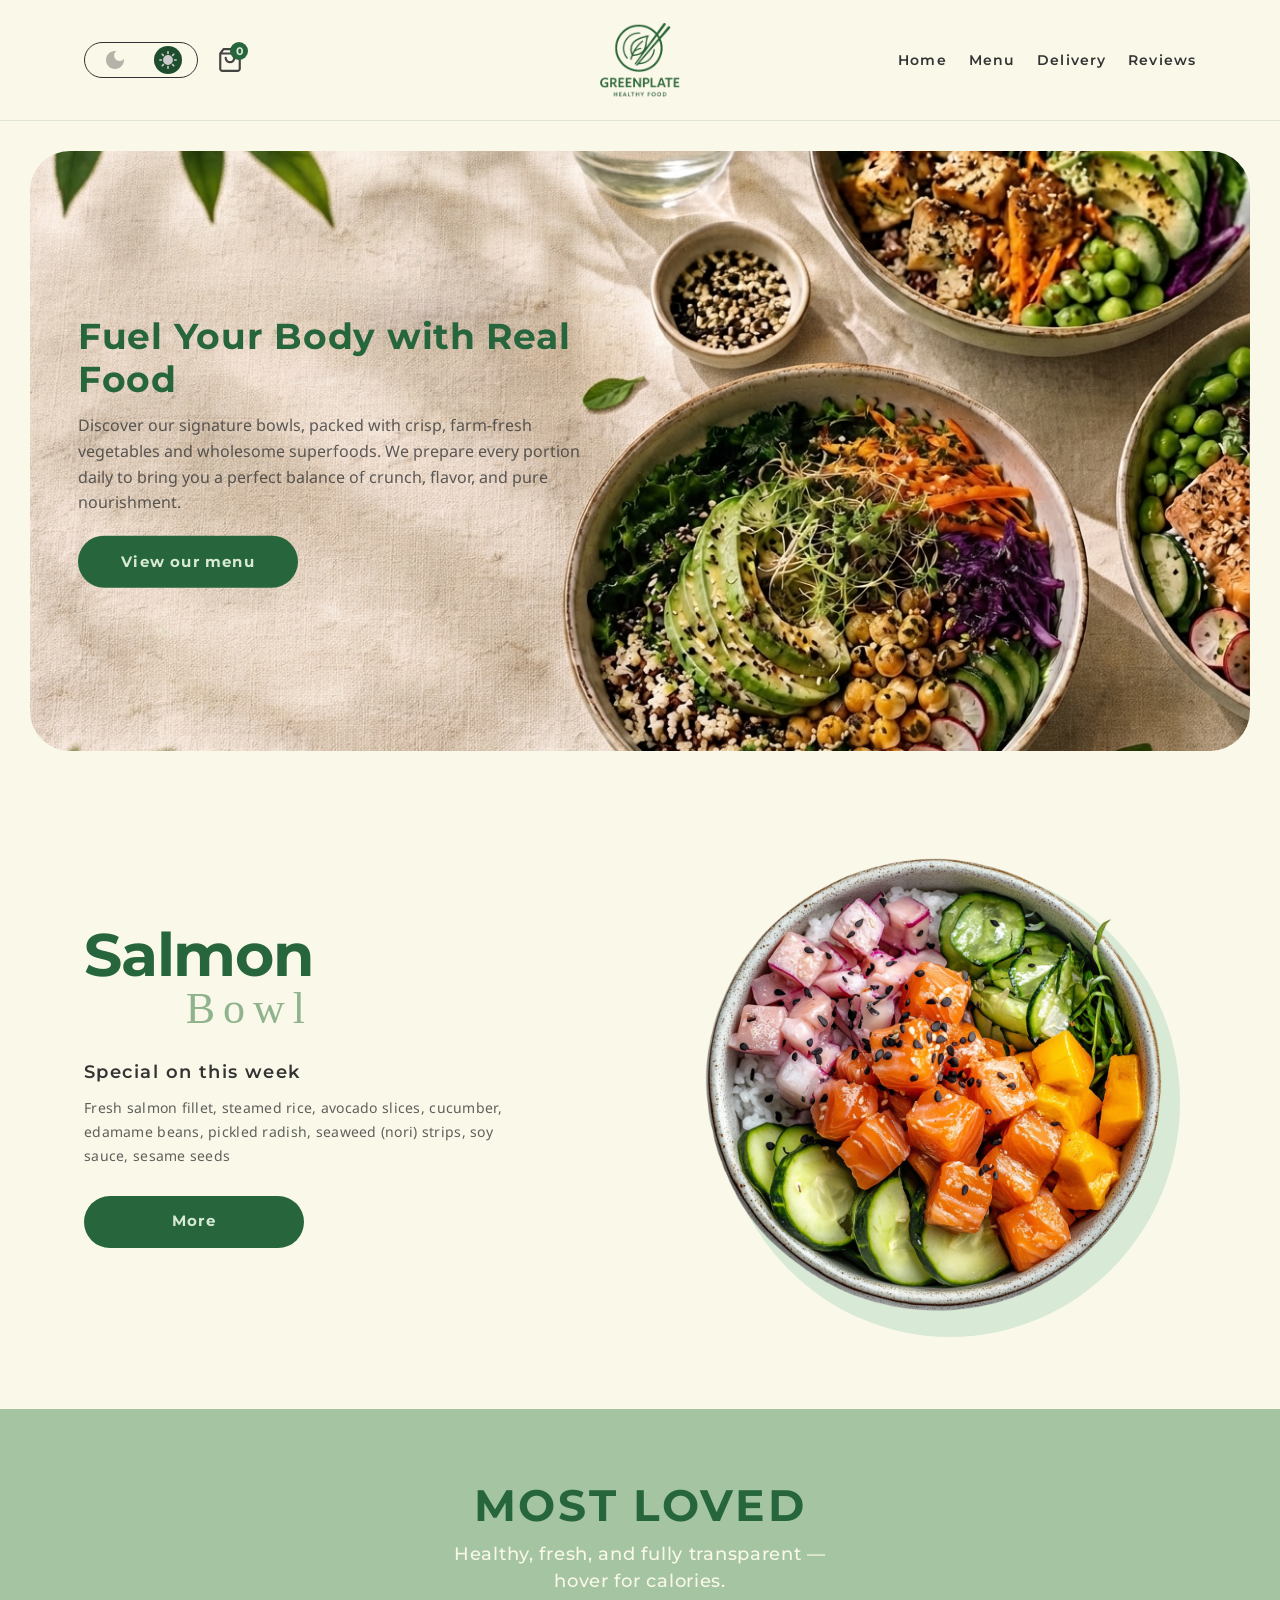
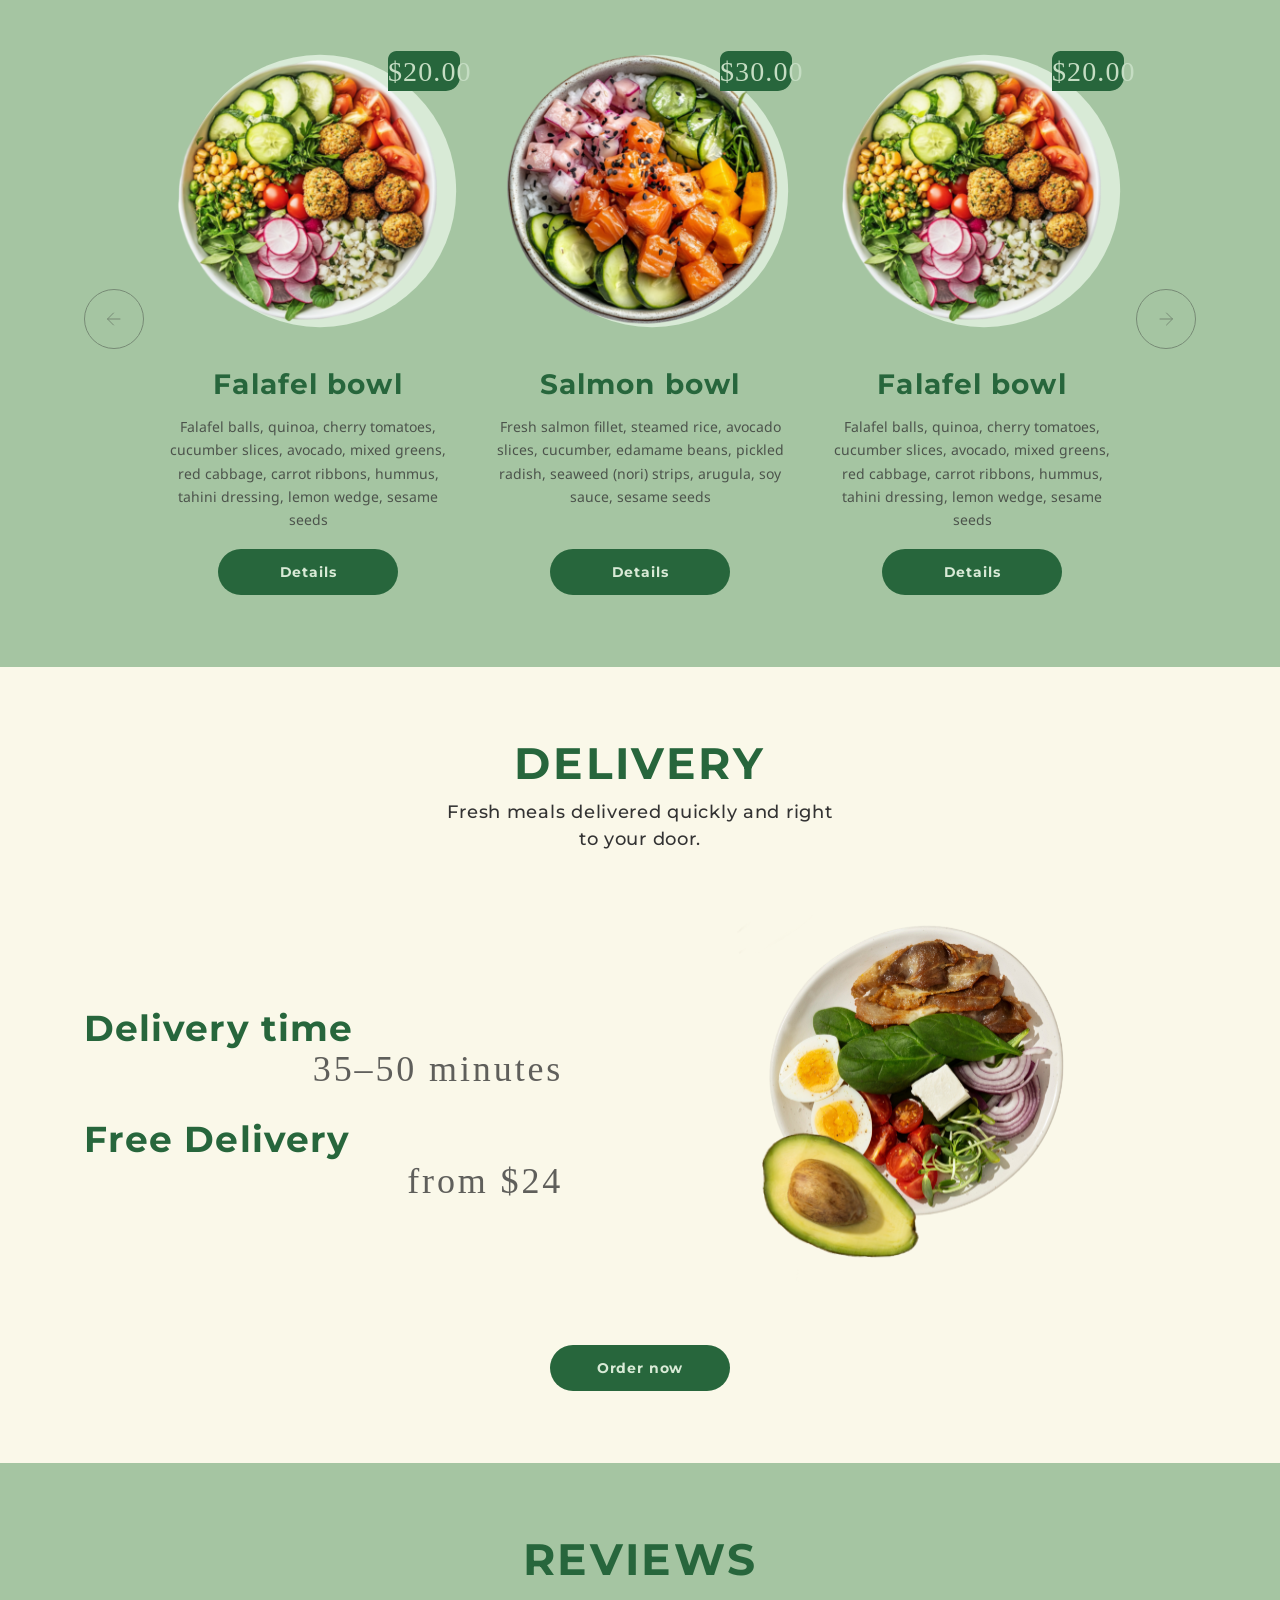
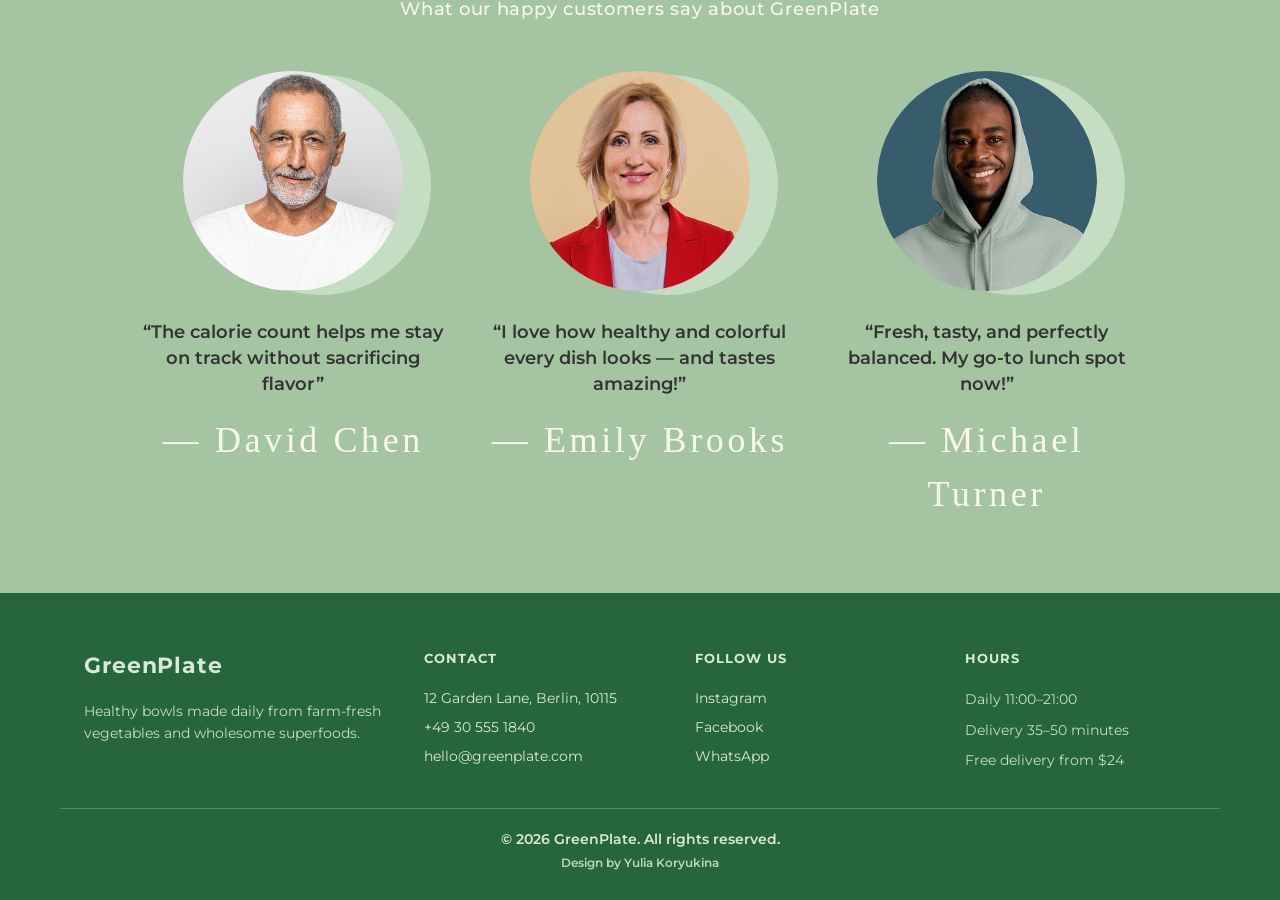
==== commit 3ec763ca: "Merge pull request #1 from YuliaKoryukina/landing-page Green Plate" ====
--- a/index.html
+++ b/index.html
@@ -40,7 +40,7 @@
                     <img class="logo" src="img/logo.svg" alt="GreenPlate">
                 </a>
             </div>
-            <nav class="navigation" id="site-nav">
+            <nav class="navigation">
                 <ul>
                     <li><a href="#home">Home</a></li>
                     <li><a href="Menu.html">Menu</a></li>
@@ -48,7 +48,7 @@
                     <li><a href="#reviews">Reviews</a></li>
                 </ul>
             </nav>
-            <button class="burger" type="button" aria-label="Open menu" aria-expanded="false" aria-controls="site-nav">
+            <button class="burger" type="button" aria-label="Open menu">
                 <span></span>
                 <span></span>
                 <span></span>
@@ -103,7 +103,6 @@
                     <img src="img/button-icon-dark.svg" alt="" class="pagination_icon pagination_icon--left">
                 </button>
                 <div class="menu">
-                    <div class="menu_track">
                     <article class="menu_card">
                         <div class="menu_visual">
                             <img class="menu_pic" src="img/falavel.svg" alt="Falafel bowl">
@@ -167,7 +166,6 @@
                             <button class="menu_button" type="button">Details</button>
                         </div>
                     </article>
-                    </div>
                 </div>
                 <button class="pagination_btn pagination_next" type="button" aria-label="Next">
                     <img src="img/button-icon-dark.svg" alt="" class="pagination_icon">
--- a/style.css
+++ b/style.css
@@ -182,7 +182,7 @@
   padding: 9px 7px;
   border: none;
   background: none;
-  cursor: pointer;
+  cursor: default;
   flex-direction: column;
   justify-content: space-between;
   justify-self: end;
@@ -194,16 +194,6 @@
   width: 100%;
   background: var(--ink);
   border-radius: 2px;
-  transform-origin: center;
-  transition: transform 0.3s ease, opacity 0.3s ease;
-}
-
-body.menu-open {
-  overflow: hidden;
-}
-
-html:has(body.menu-open) {
-  overflow: hidden;
 }
 
 .navigation ul {
@@ -579,23 +569,6 @@
 .pagination .menu {
   flex: 1;
   min-width: 0;
-  overflow: hidden;
-  display: block;
-}
-
-.menu_track {
-  display: flex;
-  width: 100%;
-  transition: transform 0.4s ease;
-}
-
-.menu_track .menu_card {
-  flex: 0 0 100%;
-  max-width: 100%;
-}
-
-.menu_track .menu_h1 {
-  max-width: 320px;
 }
 
 .pagination_btn {
@@ -606,13 +579,13 @@
   border: none;
   background: none;
   cursor: pointer;
-  opacity: 1;
+  opacity: 0.4;
   transition: opacity 0.2s ease;
 }
 
 .pagination_btn:hover,
 .pagination_btn:focus-visible {
-  opacity: 0.7;
+  opacity: 1;
 }
 
 .pagination_icon {
@@ -1115,68 +1088,12 @@
     padding: 10px var(--space);
   }
 
-  body.menu-open::before {
-    content: "";
-    position: fixed;
-    inset: 0;
-    z-index: 49;
-    background: var(--cream);
-  }
-
-  .header_inner .navigation {
-    position: fixed;
-    inset: 0;
-    z-index: 45;
-    display: flex;
-    align-items: center;
-    justify-content: center;
-    justify-self: stretch;
-    width: 100vw;
-    min-width: 100vw;
-    min-height: 100vh;
-    margin: 0;
-    background: none;
-    visibility: hidden;
-    opacity: 0;
-    pointer-events: none;
-    transform: translateY(-12px);
-    transition: opacity 0.3s ease, transform 0.3s ease, visibility 0.3s ease;
-  }
-
-  body.menu-open .navigation {
-    visibility: visible;
-    opacity: 1;
-    pointer-events: auto;
-    transform: none;
-  }
-
-  .navigation ul {
-    flex-direction: column;
-    align-items: center;
-    gap: 28px;
-  }
-
-  .navigation a {
-    font-size: 1.25rem;
-    letter-spacing: 0.12em;
+  .navigation {
+    display: none;
   }
 
   .burger {
     display: flex;
-    position: relative;
-    z-index: 51;
-  }
-
-  body.menu-open .burger span:nth-child(1) {
-    transform: translateY(10px) rotate(45deg);
-  }
-
-  body.menu-open .burger span:nth-child(2) {
-    opacity: 0;
-  }
-
-  body.menu-open .burger span:nth-child(3) {
-    transform: translateY(-10px) rotate(-45deg);
   }
 }
 
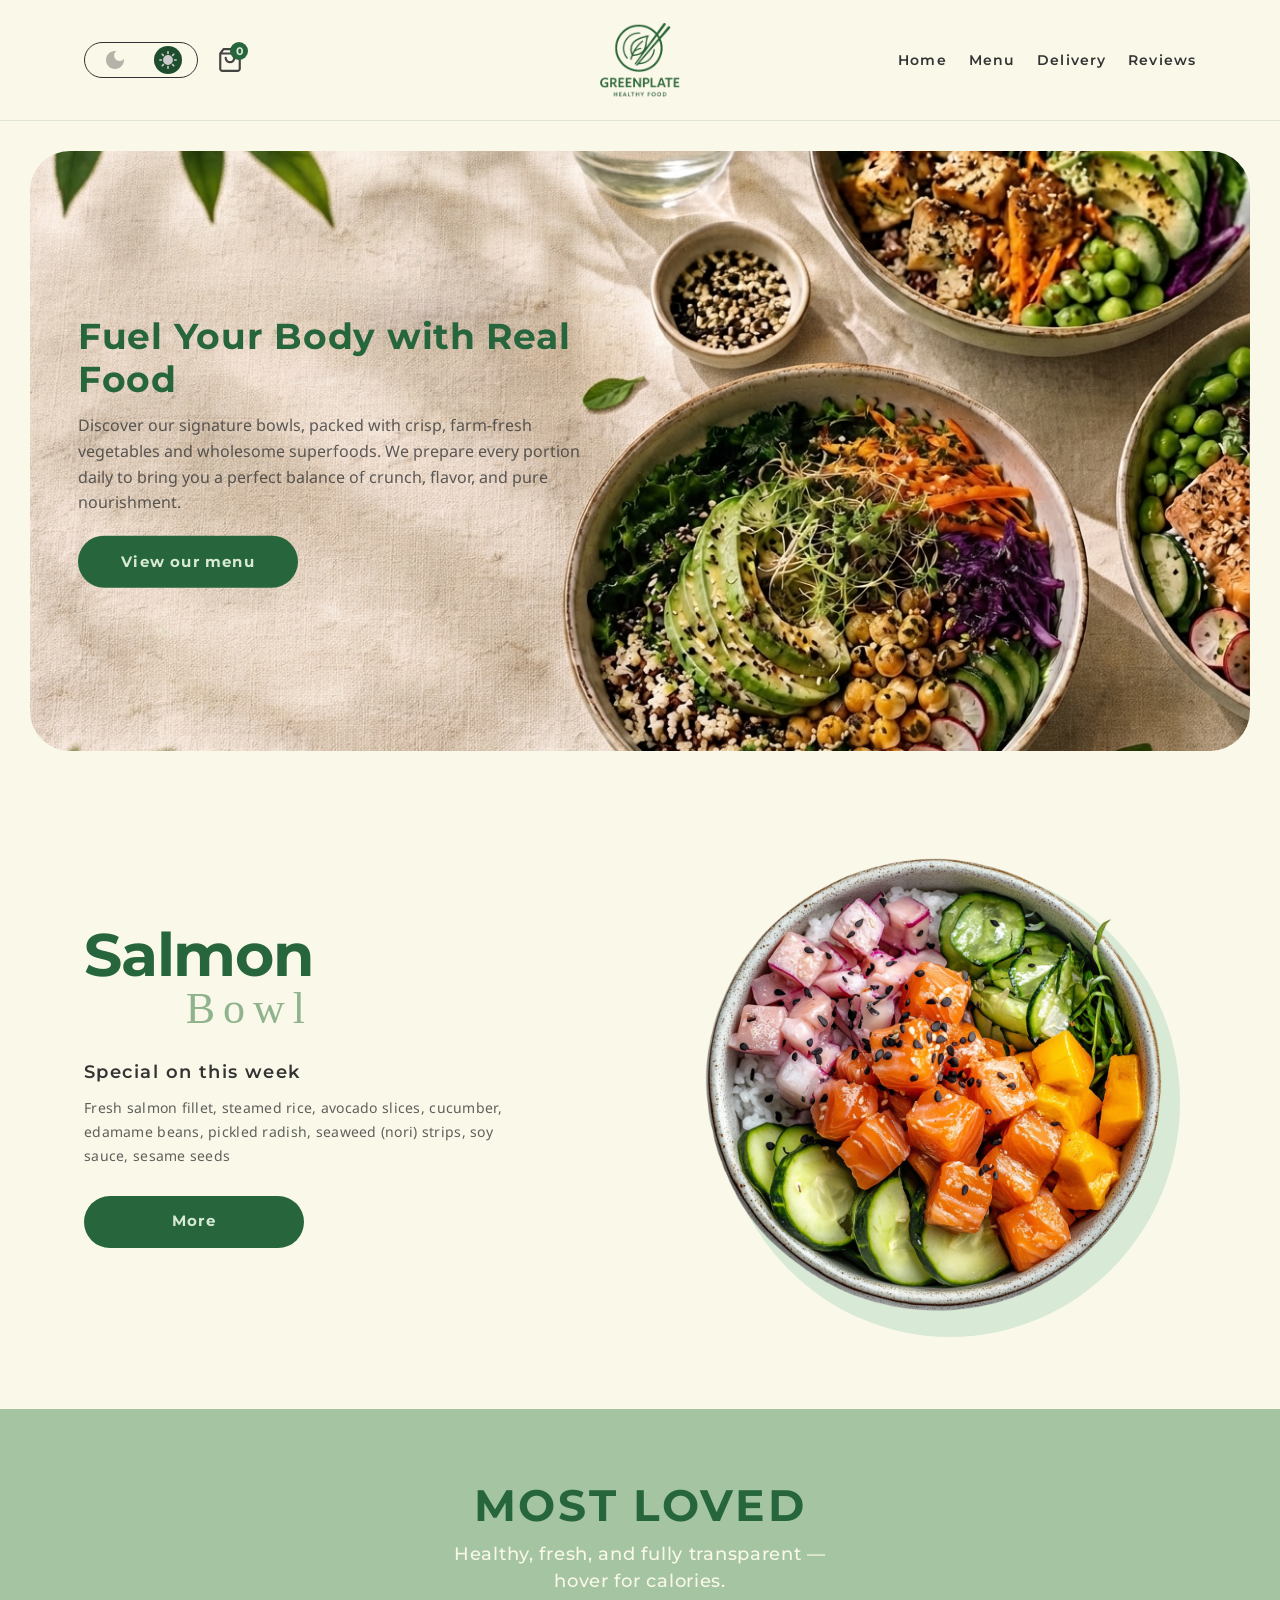
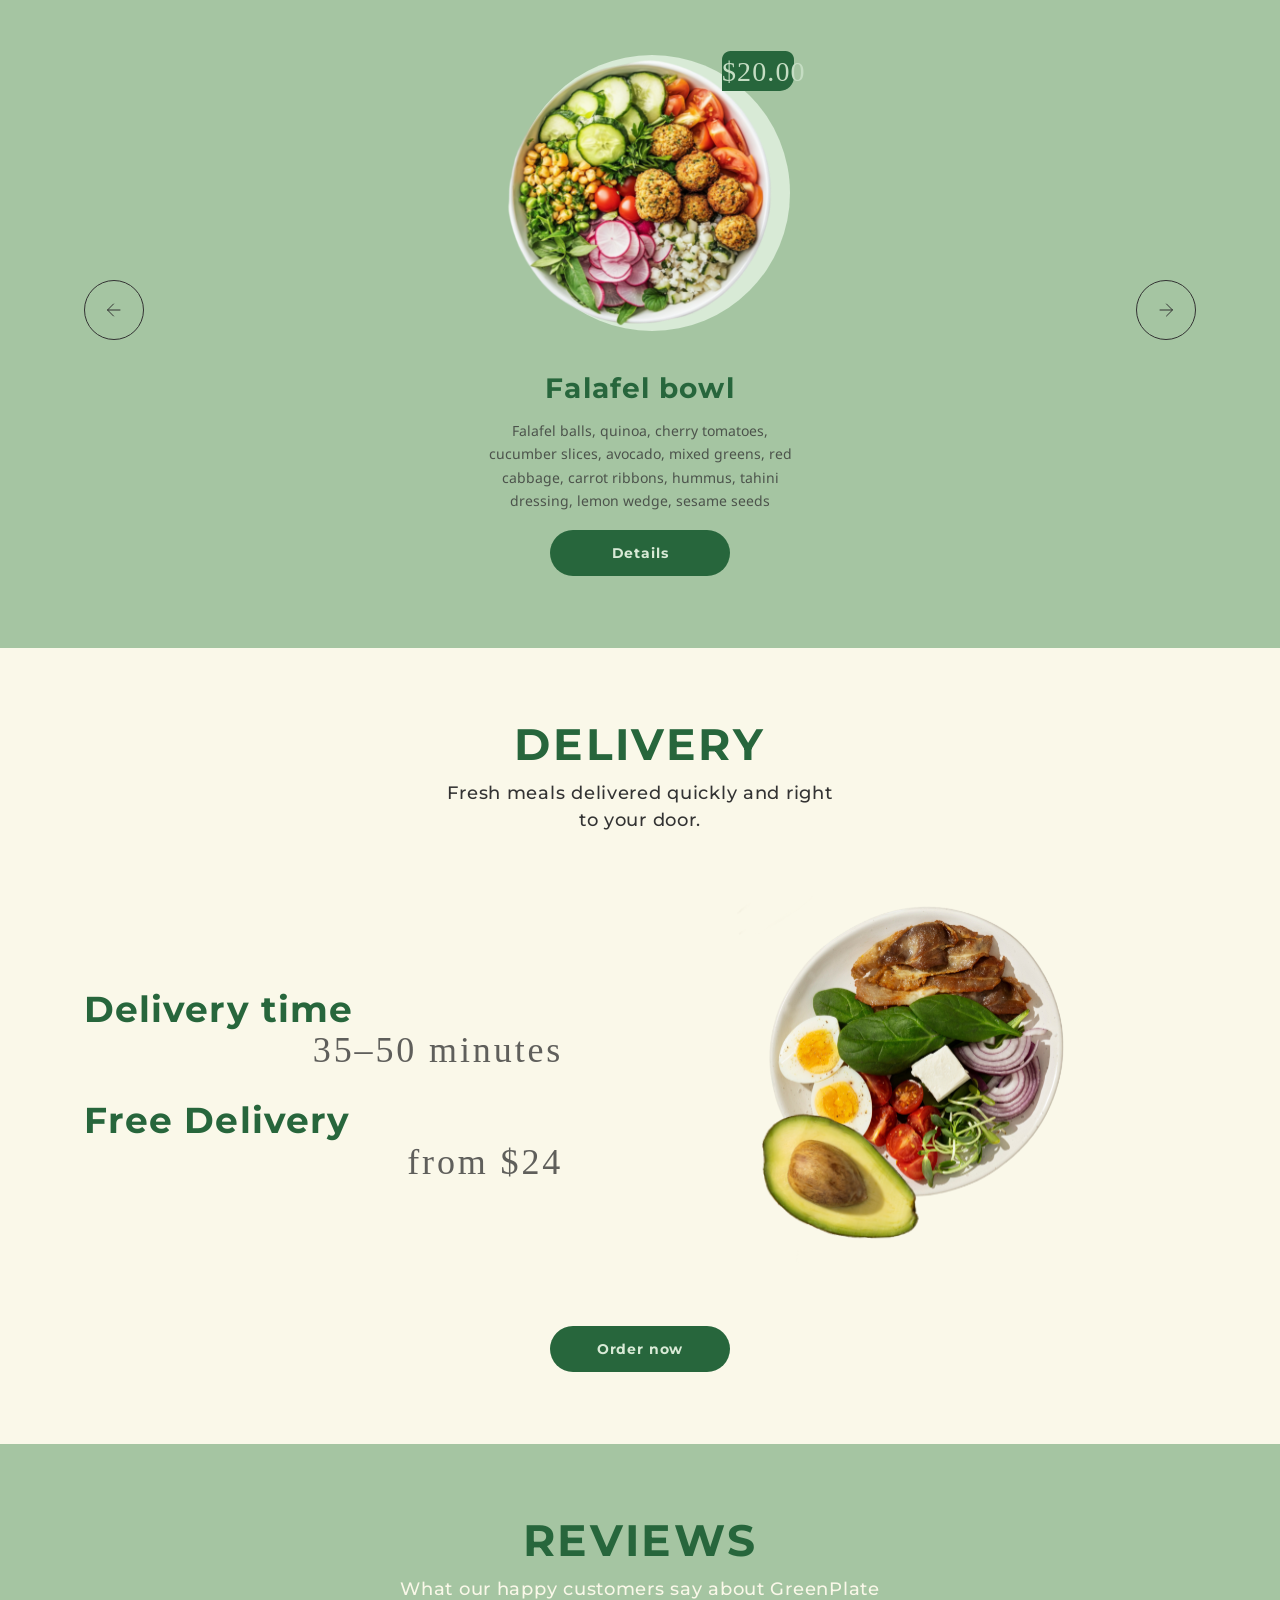
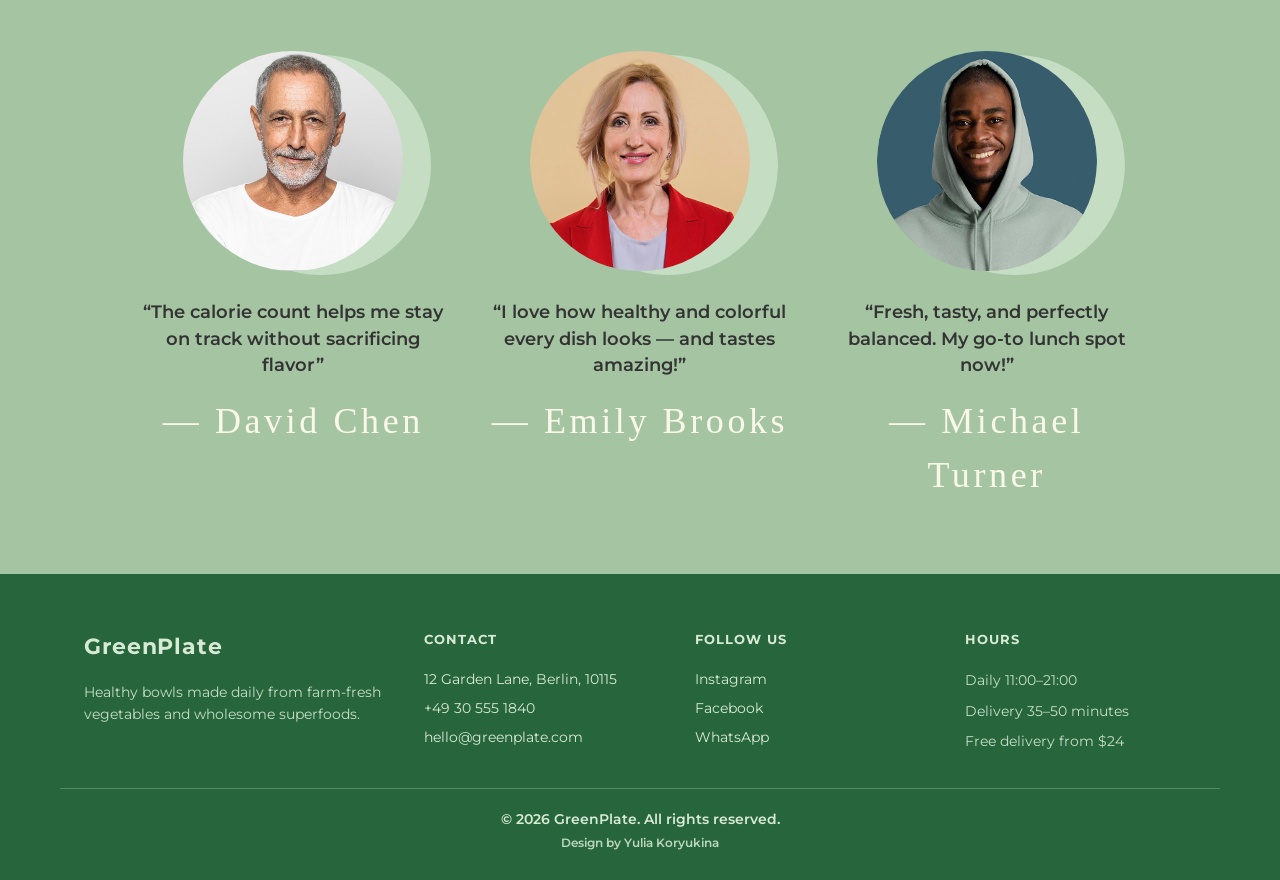
==== commit 9a3a3252: "Merge pull request #2 from YuliaKoryukina/landing-page-part-2 Landing page part 2" ====
--- a/index.html
+++ b/index.html
@@ -40,7 +40,7 @@
                     <img class="logo" src="img/logo.svg" alt="GreenPlate">
                 </a>
             </div>
-            <nav class="navigation">
+            <nav class="navigation" id="site-nav">
                 <ul>
                     <li><a href="#home">Home</a></li>
                     <li><a href="Menu.html">Menu</a></li>
@@ -48,7 +48,7 @@
                     <li><a href="#reviews">Reviews</a></li>
                 </ul>
             </nav>
-            <button class="burger" type="button" aria-label="Open menu">
+            <button class="burger" type="button" aria-label="Open menu" aria-expanded="false" aria-controls="site-nav">
                 <span></span>
                 <span></span>
                 <span></span>
@@ -103,7 +103,8 @@
                     <img src="img/button-icon-dark.svg" alt="" class="pagination_icon pagination_icon--left">
                 </button>
                 <div class="menu">
-                    <article class="menu_card">
+                    <div class="menu_track">
+                    <article class="menu_card" data-i="0">
                         <div class="menu_visual">
                             <img class="menu_pic" src="img/falavel.svg" alt="Falafel bowl">
                             <div class="price-tag">
@@ -124,7 +125,7 @@
                             <button class="menu_button" type="button">Details</button>
                         </div>
                     </article>
-                    <article class="menu_card">
+                    <article class="menu_card" data-i="1">
                         <div class="menu_visual">
                             <img class="menu_pic" src="img/salmon.svg" alt="Salmon bowl">
                             <div class="price-tag">
@@ -145,7 +146,7 @@
                             <button class="menu_button" type="button">Details</button>
                         </div>
                     </article>
-                    <article class="menu_card">
+                    <article class="menu_card" data-i="0">
                         <div class="menu_visual">
                             <img class="menu_pic" src="img/falavel.svg" alt="Falafel bowl">
                             <div class="price-tag">
@@ -166,6 +167,7 @@
                             <button class="menu_button" type="button">Details</button>
                         </div>
                     </article>
+                    </div>
                 </div>
                 <button class="pagination_btn pagination_next" type="button" aria-label="Next">
                     <img src="img/button-icon-dark.svg" alt="" class="pagination_icon">
@@ -265,6 +267,23 @@
             <p class="footer_design">Design by Yulia Koryukina</p>
         </div>
     </footer>
+    <div class="modal">
+        <div class="modal_box">
+            <button class="modal_close" type="button" aria-label="Close">×</button>
+            <img class="modal_img" alt="">
+            <p class="modal_kcal"></p>
+            <h2 class="modal_title"></h2>
+            <p class="modal_text"></p>
+            <div class="modal_options">
+                <p class="modal_label">Size</p>
+                <div class="modal_choices modal_sizes"></div>
+                <p class="modal_label">Topping</p>
+                <div class="modal_choices modal_extras"></div>
+            </div>
+            <p class="modal_price"></p>
+        </div>
+    </div>
+    <script src="data.js"></script>
     <script src="index.js"></script>
 </body>
 </html>
--- a/style.css
+++ b/style.css
@@ -182,7 +182,7 @@
   padding: 9px 7px;
   border: none;
   background: none;
-  cursor: default;
+  cursor: pointer;
   flex-direction: column;
   justify-content: space-between;
   justify-self: end;
@@ -194,6 +194,18 @@
   width: 100%;
   background: var(--ink);
   border-radius: 2px;
+  transform-origin: center;
+  transition: transform 0.3s ease, opacity 0.3s ease;
+}
+
+body.menu-open,
+body.modal-open {
+  overflow: hidden;
+}
+
+html:has(body.menu-open),
+html:has(body.modal-open) {
+  overflow: hidden;
 }
 
 .navigation ul {
@@ -552,7 +564,7 @@
   font-weight: 700;
   font-size: 0.875rem;
   letter-spacing: 0.06em;
-  cursor: default;
+  cursor: pointer;
 }
 
 .menu_cat.is-active {
@@ -569,6 +581,23 @@
 .pagination .menu {
   flex: 1;
   min-width: 0;
+  overflow: hidden;
+  display: block;
+}
+
+.menu_track {
+  display: flex;
+  width: 100%;
+  transition: transform 0.4s ease;
+}
+
+.menu_track .menu_card {
+  flex: 0 0 100%;
+  max-width: 100%;
+}
+
+.menu_track .menu_h1 {
+  max-width: 320px;
 }
 
 .pagination_btn {
@@ -579,13 +608,13 @@
   border: none;
   background: none;
   cursor: pointer;
-  opacity: 0.4;
+  opacity: 1;
   transition: opacity 0.2s ease;
 }
 
 .pagination_btn:hover,
 .pagination_btn:focus-visible {
-  opacity: 1;
+  opacity: 0.7;
 }
 
 .pagination_icon {
@@ -601,6 +630,33 @@
 .pagination--menu {
   justify-content: center;
   margin-top: 36px;
+}
+
+.pagination--menu.is-hidden {
+  display: none;
+}
+
+.pagination_nums {
+  display: flex;
+  align-items: center;
+  gap: 8px;
+}
+
+.pagination_num {
+  min-width: 40px;
+  height: 40px;
+  padding: 0 10px;
+  border: none;
+  border-radius: 50%;
+  background: var(--mint);
+  color: var(--green);
+  font-weight: 700;
+  cursor: pointer;
+}
+
+.pagination_num.is-active {
+  background: var(--green);
+  color: var(--mint);
 }
 
 .menu {
@@ -617,6 +673,7 @@
   display: flex;
   flex-direction: column;
   align-items: center;
+  cursor: pointer;
 }
 
 .menu_visual {
@@ -742,6 +799,127 @@
   opacity: 1;
 }
 
+.modal {
+  display: none;
+  position: fixed;
+  inset: 0;
+  z-index: 80;
+  align-items: center;
+  justify-content: center;
+  padding: 24px;
+  background: rgba(51, 51, 51, 0.45);
+}
+
+.modal.is-open {
+  display: flex;
+}
+
+.modal_box {
+  position: relative;
+  width: min(100%, 440px);
+  max-height: 90vh;
+  overflow: auto;
+  padding: 36px 28px 28px;
+  background: var(--cream);
+  border-radius: var(--radius);
+  text-align: center;
+}
+
+.modal_close {
+  position: absolute;
+  top: 12px;
+  right: 16px;
+  border: none;
+  background: none;
+  color: var(--ink);
+  font-size: 1.75rem;
+  line-height: 1;
+  cursor: pointer;
+}
+
+.modal_img {
+  width: 180px;
+  height: 180px;
+  margin: 0 auto 16px;
+  border-radius: 50%;
+  object-fit: cover;
+}
+
+.modal_kcal {
+  color: var(--green);
+  font-weight: 700;
+  margin-bottom: 8px;
+}
+
+.modal_title {
+  font-size: var(--text-xl);
+  color: var(--green);
+  margin-bottom: 12px;
+}
+
+.modal_text {
+  color: var(--ink-soft);
+  font-family: var(--font-body);
+  font-size: var(--text-sm);
+  line-height: 1.65;
+  margin-bottom: 16px;
+}
+
+.modal_options {
+  margin-bottom: 16px;
+}
+
+.modal_label {
+  font-size: 0.75rem;
+  font-weight: 700;
+  letter-spacing: 0.08em;
+  text-transform: uppercase;
+  color: var(--ink-soft);
+  margin-bottom: 8px;
+}
+
+.modal_choices {
+  display: flex;
+  flex-wrap: wrap;
+  justify-content: center;
+  gap: 8px;
+  margin-bottom: 14px;
+}
+
+.modal_choice {
+  min-width: 88px;
+  height: 38px;
+  padding: 0 14px;
+  border: none;
+  border-radius: var(--radius);
+  background: var(--mint);
+  color: var(--green);
+  font-weight: 700;
+  font-size: 0.8125rem;
+  cursor: pointer;
+}
+
+.modal_choice.is-active {
+  background: var(--green);
+  color: var(--mint);
+}
+
+.modal_price {
+  font-family: var(--font-script);
+  font-size: 2rem;
+  color: var(--green);
+}
+
+body.dark .modal {
+  background: rgba(0, 0, 0, 0.55);
+}
+
+body.dark .modal_title,
+body.dark .modal_kcal,
+body.dark .modal_price {
+  color: var(--mint-text);
+}
+
 /* Delivery */
 
 .section_delivery {
@@ -1088,12 +1266,68 @@
     padding: 10px var(--space);
   }
 
-  .navigation {
-    display: none;
+  body.menu-open::before {
+    content: "";
+    position: fixed;
+    inset: 0;
+    z-index: 49;
+    background: var(--cream);
+  }
+
+  .header_inner .navigation {
+    position: fixed;
+    inset: 0;
+    z-index: 45;
+    display: flex;
+    align-items: center;
+    justify-content: center;
+    justify-self: stretch;
+    width: 100vw;
+    min-width: 100vw;
+    min-height: 100vh;
+    margin: 0;
+    background: none;
+    visibility: hidden;
+    opacity: 0;
+    pointer-events: none;
+    transform: translateY(-12px);
+    transition: opacity 0.3s ease, transform 0.3s ease, visibility 0.3s ease;
+  }
+
+  body.menu-open .navigation {
+    visibility: visible;
+    opacity: 1;
+    pointer-events: auto;
+    transform: none;
+  }
+
+  .navigation ul {
+    flex-direction: column;
+    align-items: center;
+    gap: 28px;
+  }
+
+  .navigation a {
+    font-size: 1.25rem;
+    letter-spacing: 0.12em;
   }
 
   .burger {
     display: flex;
+    position: relative;
+    z-index: 51;
+  }
+
+  body.menu-open .burger span:nth-child(1) {
+    transform: translateY(10px) rotate(45deg);
+  }
+
+  body.menu-open .burger span:nth-child(2) {
+    opacity: 0;
+  }
+
+  body.menu-open .burger span:nth-child(3) {
+    transform: translateY(-10px) rotate(-45deg);
   }
 }
 
@@ -1137,6 +1371,19 @@
 
   .menu_card {
     max-width: 300px;
+  }
+
+  .modal {
+    padding: 12px;
+  }
+
+  .modal_box {
+    padding: 32px 16px 20px;
+  }
+
+  .modal_img {
+    width: 140px;
+    height: 140px;
   }
 
   .footer_inner {
